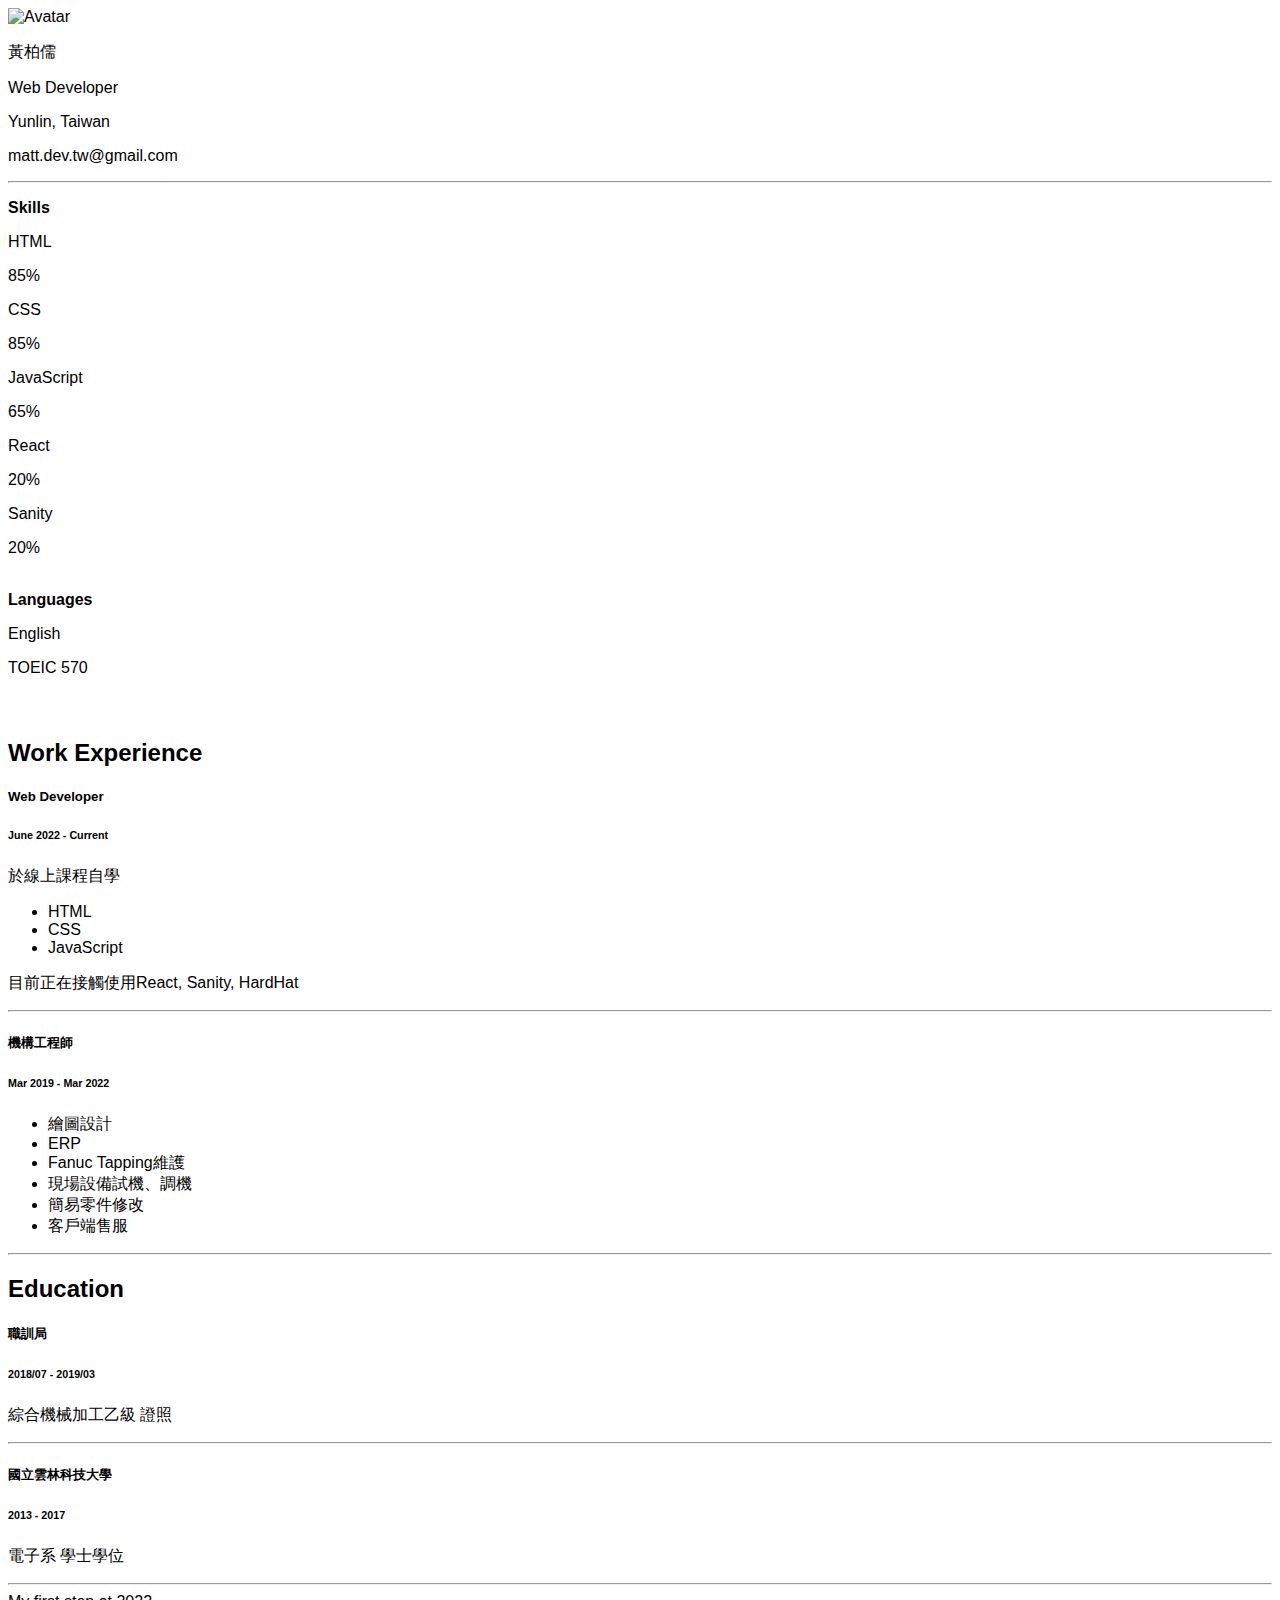
==== index.html @ e8aa26bc "Add files via upload" ====
<!DOCTYPE html>
<html lang="en">

<head>
<meta charset="UTF-8">
<meta http-equiv="X-UA-Compatible" content="IE=edge">
<meta name="viewport" content="width=device-width, initial-scale=1.0">
<title>I'm Matt!A Web Developer.</title>

<meta name="viewport" content="width=device-width, initial-scale=1">
<link rel="stylesheet" href="./CSS Template_files/main.css">
<link rel="stylesheet" href="https://fonts.googleapis.com/css2?family=Material+Symbols+Outlined:opsz,wght,FILL,GRAD@20..48,100..700,0..1,-50..200" />
<link href="https://fonts.googleapis.com/icon?family=Material+Icons+Sharp" rel="stylesheet">
<link rel="stylesheet" href="https://fonts.googleapis.com/css2?family=Material+Symbols+Sharp:opsz,wght,FILL,GRAD@48,400,0,0">

<style>
html,body,h1,h2,h3,h4,h5,h6 {font-family: "Roboto", sans-serif}
</style>
</head>

<body class="light-grey">

<!-- Page Container -->
<div class="content margin-top" style="max-width:1400px;">

  <!-- The Grid -->
  <div class="row-padding">
  
    <!-- Left Column -->
    <div class="third">
    
      <div class="white text-grey card-4">
        <div class="display-container">
          <img src="./CSS Template_files/profile-headicon.jpg" style="width:100%" alt="Avatar">
          <div class="display-bottomleft container text-black">
            <!-- <h2>Matt Huang</h2> -->
          </div>
        </div>
        <div class="container">
          <div>
            <p>黃柏儒</p>
            <p>Web Developer</p>
            <p>Yunlin, Taiwan</p>
            <p>matt.dev.tw@gmail.com</p>
            <hr>
          </div>

          <div>
            <p class="large"><b><i class="fa fa-asterisk fa-fw margin-right text-teal"></i>Skills</b></p>
            <p>HTML</p>
            <div class="light-grey round-xlarge small">
              <div class="container center round-xlarge teal" style="width:85%">85%</div>
            </div>
            <p>CSS</p>
            <div class="light-grey round-xlarge small">
              <div class="container center round-xlarge teal" style="width:85%">
                <div class="center text-white">85%</div>
              </div>
            </div>
            <p>JavaScript</p>
            <div class="light-grey round-xlarge small">
              <div class="container center round-xlarge teal" style="width:65%">65%</div>
            </div>
            <p>React</p>
            <div class="light-grey round-xlarge small">
              <div class="container center round-xlarge teal" style="width:20%">20%</div>
            </div>
            <p>Sanity</p>
            <div class="light-grey round-xlarge small">
              <div class="container center round-xlarge teal" style="width:20%">20%</div>
            </div>
            <br>
          </div>

          <div>
            <p class="large text-theme"><b><i class="fa fa-globe fa-fw margin-right text-teal"></i>Languages</b></p>
            <p>English</p>
            <div class="light-grey round-xlarge">
            <div class="container center round-xlarge teal" style="height:24px;width:60%">TOEIC 570</div>
            </div>
            <br>
          </div>
          

          
        </div>
      </div><br>

    <!-- End Left Column -->
    </div>

    <!-- Right Column -->
    <div class="twothird">
    
      <div class="container card white margin-bottom">
        <h2 class="text-grey padding-16">Work Experience</h2>
        <div class="container">
          <h5 class="opacity"><b>Web Developer</b></h5>
          <h6 class="text-teal">June 2022 - <span class="tag teal round">Current</span></h6>
          <p>於線上課程自學</p>
          <ul class="">
            <li>HTML</li>
            <li>CSS</li>
            <li>JavaScript</li>
          </ul>
          <p>目前正在接觸使用React, Sanity, HardHat</p>
          <hr>
        </div>
        <div class="container">
          <h5 class="opacity"><b>機構工程師</b></h5>
          <h6 class="text-teal">Mar 2019 - Mar 2022</h6>
          <ul>
            <li>繪圖設計</li>
            <li>ERP</li>
            <li>Fanuc Tapping維護</li>
            <li>現場設備試機、調機</li>
            <li>簡易零件修改</li>
            <li>客戶端售服</li>
          </ul>
          <hr>
        </div>
      </div>

      <div class="container card white">
        <h2 class="text-grey padding-16">Education</h2>
        <div class="container">
          <h5 class="opacity"><b>職訓局</b></h5>
          <h6 class="text-teal">2018/07 - 2019/03</h6>
          <p>綜合機械加工乙級 證照</p>
          <hr>
        </div>
        <div class="container">
          <h5 class="opacity"><b>國立雲林科技大學</b></h5>
          <h6 class="text-teal">2013 - 2017</h6>
          <p>電子系 學士學位</p>
          <hr>
        </div>
        <!-- <div class="container">
          <h5 class="opacity"><b>School of Coding</b></h5>
          <h6 class="text-teal">2010 - 2013</h6>
          <p>Bachelor Degree</p><br>
        </div> -->
      </div>

    <!-- End Right Column -->
    </div>
    
  <!-- End Grid -->
  </div>
  
  <!-- End Page Container -->
</div>

<footer class="container teal center margin-top">
  <div class="">My first step at 2022</div>
</footer>


</body></html>
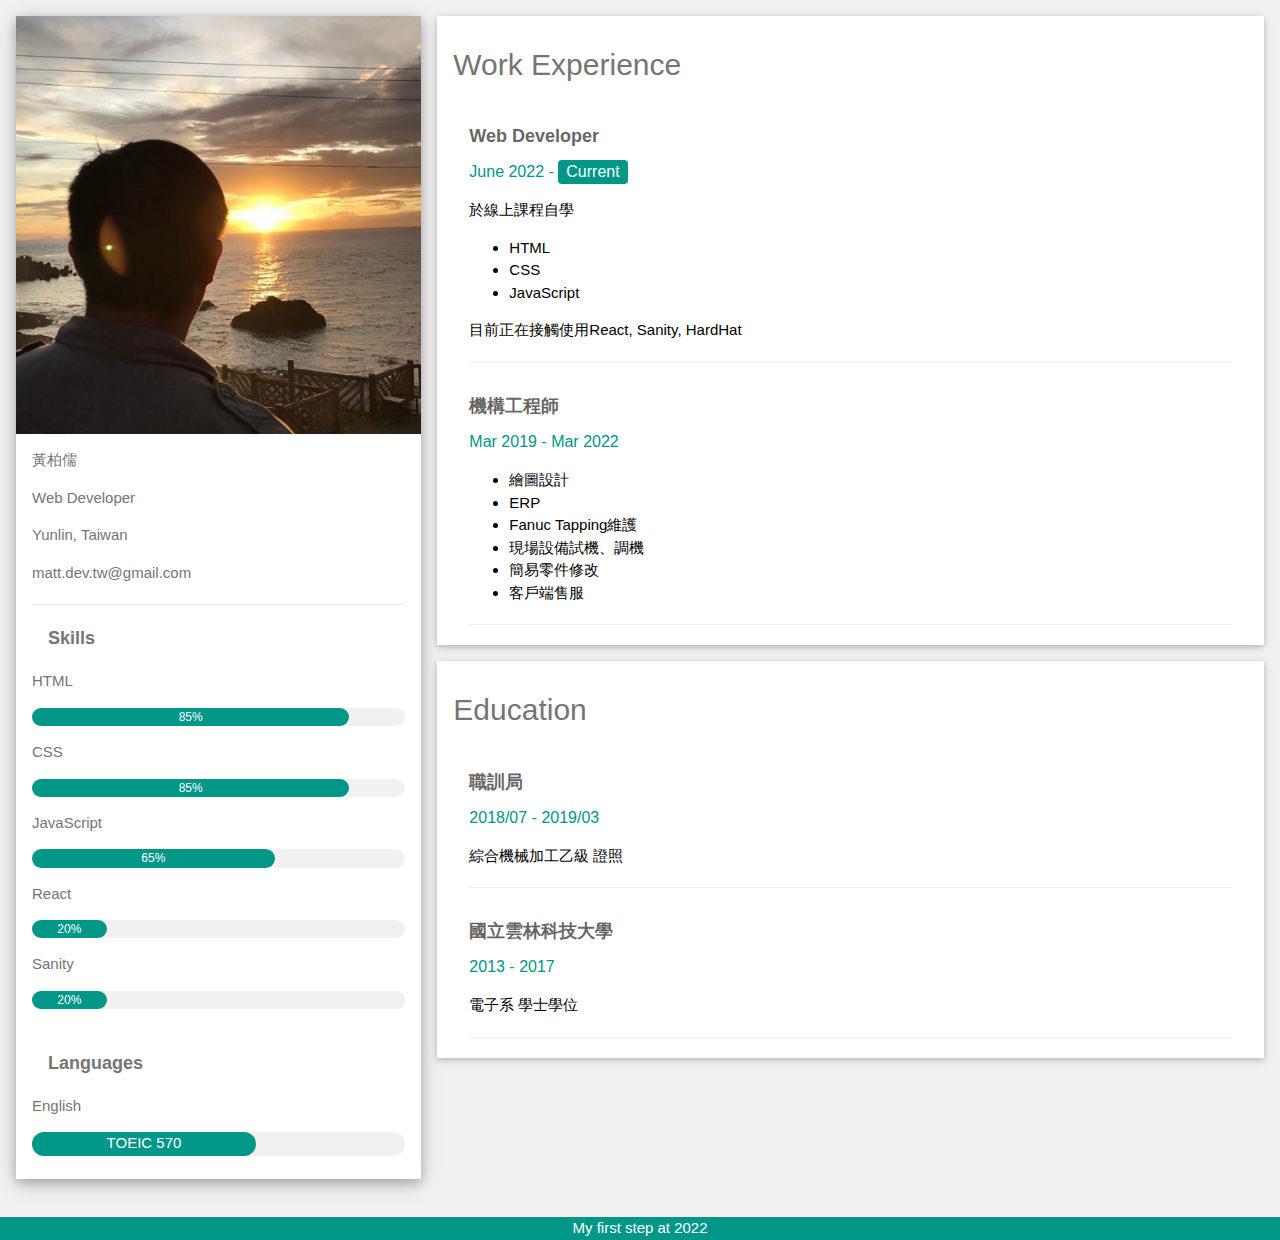
==== commit dc9ec440: "Add files via upload" ====
--- a/index.html
+++ b/index.html
@@ -8,7 +8,7 @@
 <title>I'm Matt!A Web Developer.</title>
 
 <meta name="viewport" content="width=device-width, initial-scale=1">
-<link rel="stylesheet" href="./CSS Template_files/main.css">
+<link rel="stylesheet" href="./main.css">
 <link rel="stylesheet" href="https://fonts.googleapis.com/css2?family=Material+Symbols+Outlined:opsz,wght,FILL,GRAD@20..48,100..700,0..1,-50..200" />
 <link href="https://fonts.googleapis.com/icon?family=Material+Icons+Sharp" rel="stylesheet">
 <link rel="stylesheet" href="https://fonts.googleapis.com/css2?family=Material+Symbols+Sharp:opsz,wght,FILL,GRAD@48,400,0,0">
@@ -31,7 +31,7 @@
     
       <div class="white text-grey card-4">
         <div class="display-container">
-          <img src="./CSS Template_files/profile-headicon.jpg" style="width:100%" alt="Avatar">
+          <img src="profile-headicon.jpg" style="width:100%" alt="Avatar">
           <div class="display-bottomleft container text-black">
             <!-- <h2>Matt Huang</h2> -->
           </div>
--- a/main.css
+++ b/main.css
@@ -0,0 +1,235 @@
+﻿/* W3.CSS 4.15 December 2020 by Jan Egil and Borge Refsnes */
+html{box-sizing:border-box}*,*:before,*:after{box-sizing:inherit}
+/* Extract from normalize.css by Nicolas Gallagher and Jonathan Neal git.io/normalize */
+html{-ms-text-size-adjust:100%;-webkit-text-size-adjust:100%}body{margin:0}
+article,aside,details,figcaption,figure,footer,header,main,menu,nav,section{display:block}summary{display:list-item}
+audio,canvas,progress,video{display:inline-block}progress{vertical-align:baseline}
+audio:not([controls]){display:none;height:0}[hidden],template{display:none}
+a{background-color:transparent}a:active,a:hover{outline-width:0}
+abbr[title]{border-bottom:none;text-decoration:underline;text-decoration:underline dotted}
+b,strong{font-weight:bolder}dfn{font-style:italic}mark{background:#ff0;color:#000}
+small{font-size:80%}sub,sup{font-size:75%;line-height:0;position:relative;vertical-align:baseline}
+sub{bottom:-0.25em}sup{top:-0.5em}figure{margin:1em 40px}img{border-style:none}
+code,kbd,pre,samp{font-family:monospace,monospace;font-size:1em}hr{box-sizing:content-box;height:0;overflow:visible}
+button,input,select,textarea,optgroup{font:inherit;margin:0}optgroup{font-weight:bold}
+button,input{overflow:visible}button,select{text-transform:none}
+button,[type=button],[type=reset],[type=submit]{-webkit-appearance:button}
+button::-moz-focus-inner,[type=button]::-moz-focus-inner,[type=reset]::-moz-focus-inner,[type=submit]::-moz-focus-inner{border-style:none;padding:0}
+button:-moz-focusring,[type=button]:-moz-focusring,[type=reset]:-moz-focusring,[type=submit]:-moz-focusring{outline:1px dotted ButtonText}
+fieldset{border:1px solid #c0c0c0;margin:0 2px;padding:.35em .625em .75em}
+legend{color:inherit;display:table;max-width:100%;padding:0;white-space:normal}textarea{overflow:auto}
+[type=checkbox],[type=radio]{padding:0}
+[type=number]::-webkit-inner-spin-button,[type=number]::-webkit-outer-spin-button{height:auto}
+[type=search]{-webkit-appearance:textfield;outline-offset:-2px}
+[type=search]::-webkit-search-decoration{-webkit-appearance:none}
+::-webkit-file-upload-button{-webkit-appearance:button;font:inherit}
+/* End extract */
+html,body{font-family:Verdana,sans-serif;font-size:15px;line-height:1.5}html{overflow-x:hidden}
+h1{font-size:36px}h2{font-size:30px}h3{font-size:24px}h4{font-size:20px}h5{font-size:18px}h6{font-size:16px}
+.serif{font-family:serif}.sans-serif{font-family:sans-serif}.cursive{font-family:cursive}.monospace{font-family:monospace}
+h1,h2,h3,h4,h5,h6{font-family:"Segoe UI",Arial,sans-serif;font-weight:400;margin:10px 0}.wide{letter-spacing:4px}
+hr{border:0;border-top:1px solid #eee;margin:20px 0}
+.image{max-width:100%;height:auto}img{vertical-align:middle}a{color:inherit}
+.table,.table-all{border-collapse:collapse;border-spacing:0;width:100%;display:table}.table-all{border:1px solid #ccc}
+.bordered tr,.table-all tr{border-bottom:1px solid #ddd}.striped tbody tr:nth-child(even){background-color:#f1f1f1}
+.table-all tr:nth-child(odd){background-color:#fff}.table-all tr:nth-child(even){background-color:#f1f1f1}
+.hoverable tbody tr:hover,.ul.hoverable li:hover{background-color:#ccc}.centered tr th,.centered tr td{text-align:center}
+.table td,.table th,.table-all td,.table-all th{padding:8px 8px;display:table-cell;text-align:left;vertical-align:top}
+.table th:first-child,.table td:first-child,.table-all th:first-child,.table-all td:first-child{padding-left:16px}
+.btn,.button{border:none;display:inline-block;padding:8px 16px;vertical-align:middle;overflow:hidden;text-decoration:none;color:inherit;background-color:inherit;text-align:center;cursor:pointer;white-space:nowrap}
+.btn:hover{box-shadow:0 8px 16px 0 rgba(0,0,0,0.2),0 6px 20px 0 rgba(0,0,0,0.19)}
+.btn,.button{-webkit-touch-callout:none;-webkit-user-select:none;-khtml-user-select:none;-moz-user-select:none;-ms-user-select:none;user-select:none}   
+.disabled,.btn:disabled,.button:disabled{cursor:not-allowed;opacity:0.3}.disabled *,:disabled *{pointer-events:none}
+.btn.disabled:hover,.btn:disabled:hover{box-shadow:none}
+.badge,.tag{background-color:#000;color:#fff;display:inline-block;padding-left:8px;padding-right:8px;text-align:center}.badge{border-radius:50%}
+.ul{list-style-type:none;padding:0;margin:0}.ul li{padding:8px 16px;border-bottom:1px solid #ddd}.ul li:last-child{border-bottom:none}
+.tooltip,.display-container{position:relative}.tooltip .text{display:none}.tooltip:hover .text{display:inline-block}
+.ripple:active{opacity:0.5}.ripple{transition:opacity 0s}
+.input{padding:8px;display:block;border:none;border-bottom:1px solid #ccc;width:100%}
+.select{padding:9px 0;width:100%;border:none;border-bottom:1px solid #ccc}
+.dropdown-click,.dropdown-hover{position:relative;display:inline-block;cursor:pointer}
+.dropdown-hover:hover .dropdown-content{display:block}
+.dropdown-hover:first-child,.dropdown-click:hover{background-color:#ccc;color:#000}
+.dropdown-hover:hover > .button:first-child,.dropdown-click:hover > .button:first-child{background-color:#ccc;color:#000}
+.dropdown-content{cursor:auto;color:#000;background-color:#fff;display:none;position:absolute;min-width:160px;margin:0;padding:0;z-index:1}
+.check,.radio{width:24px;height:24px;position:relative;top:6px}
+.sidebar{height:100%;width:200px;background-color:#fff;position:fixed!important;z-index:1;overflow:auto}
+.bar-block .dropdown-hover,.bar-block .dropdown-click{width:100%}
+.bar-block .dropdown-hover .dropdown-content,.bar-block .dropdown-click .dropdown-content{min-width:100%}
+.bar-block .dropdown-hover .button,.bar-block .dropdown-click .button{width:100%;text-align:left;padding:8px 16px}
+.main,#main{transition:margin-left .4s}
+.modal{z-index:3;display:none;padding-top:100px;position:fixed;left:0;top:0;width:100%;height:100%;overflow:auto;background-color:rgb(0,0,0);background-color:rgba(0,0,0,0.4)}
+.modal-content{margin:auto;background-color:#fff;position:relative;padding:0;outline:0;width:600px}
+.bar{width:100%;overflow:hidden}.center .bar{display:inline-block;width:auto}
+.bar .bar-item{padding:8px 16px;float:left;width:auto;border:none;display:block;outline:0}
+.bar .dropdown-hover,.bar .dropdown-click{position:static;float:left}
+.bar .button{white-space:normal}
+.bar-block .bar-item{width:100%;display:block;padding:8px 16px;text-align:left;border:none;white-space:normal;float:none;outline:0}
+.bar-block.center .bar-item{text-align:center}.block{display:block;width:100%}
+.responsive{display:block;overflow-x:auto}
+.container:after,.container:before,.panel:after,.panel:before,.row:after,.row:before,.row-padding:after,.row-padding:before,
+.cell-row:before,.cell-row:after,.clear:after,.clear:before,.bar:before,.bar:after{content:"";display:table;clear:both}
+.col,.half,.third,.twothird,.threequarter,.quarter{float:left;width:100%}
+.col.s1{width:8.33333%}.col.s2{width:16.66666%}.col.s3{width:24.99999%}.col.s4{width:33.33333%}
+.col.s5{width:41.66666%}.col.s6{width:49.99999%}.col.s7{width:58.33333%}.col.s8{width:66.66666%}
+.col.s9{width:74.99999%}.col.s10{width:83.33333%}.col.s11{width:91.66666%}.col.s12{width:99.99999%}
+@media (min-width:601px){.col.m1{width:8.33333%}.col.m2{width:16.66666%}.col.m3,.quarter{width:24.99999%}.col.m4,.third{width:33.33333%}
+.col.m5{width:41.66666%}.col.m6,.half{width:49.99999%}.col.m7{width:58.33333%}.col.m8,.twothird{width:66.66666%}
+.col.m9,.threequarter{width:74.99999%}.col.m10{width:83.33333%}.col.m11{width:91.66666%}.col.m12{width:99.99999%}}
+@media (min-width:993px){.col.l1{width:8.33333%}.col.l2{width:16.66666%}.col.l3{width:24.99999%}.col.l4{width:33.33333%}
+.col.l5{width:41.66666%}.col.l6{width:49.99999%}.col.l7{width:58.33333%}.col.l8{width:66.66666%}
+.col.l9{width:74.99999%}.col.l10{width:83.33333%}.col.l11{width:91.66666%}.col.l12{width:99.99999%}}
+.rest{overflow:hidden}.stretch{margin-left:-16px;margin-right:-16px}
+.content,.auto{margin-left:auto;margin-right:auto}.content{max-width:980px}.auto{max-width:1140px}
+.cell-row{display:table;width:100%}.cell{display:table-cell}
+.cell-top{vertical-align:top}.cell-middle{vertical-align:middle}.cell-bottom{vertical-align:bottom}
+.hide{display:none!important}.show-block,.show{display:block!important}.show-inline-block{display:inline-block!important}
+@media (max-width:1205px){.auto{max-width:95%}}
+@media (max-width:600px){.modal-content{margin:0 10px;width:auto!important}.modal{padding-top:30px}
+.dropdown-hover.mobile .dropdown-content,.dropdown-click.mobile .dropdown-content{position:relative}	
+.hide-small{display:none!important}.mobile{display:block;width:100%!important}.bar-item.mobile,.dropdown-hover.mobile,.dropdown-click.mobile{text-align:center}
+.dropdown-hover.mobile,.dropdown-hover.mobile .btn,.dropdown-hover.mobile .button,.dropdown-click.mobile,.dropdown-click.mobile .btn,.dropdown-click.mobile .button{width:100%}}
+@media (max-width:768px){.modal-content{width:500px}.modal{padding-top:50px}}
+@media (min-width:993px){.modal-content{width:900px}.hide-large{display:none!important}.sidebar.collapse{display:block!important}}
+@media (max-width:992px) and (min-width:601px){.hide-medium{display:none!important}}
+@media (max-width:992px){.sidebar.collapse{display:none}.main{margin-left:0!important;margin-right:0!important}.auto{max-width:100%}}
+.top,.bottom{position:fixed;width:100%;z-index:1}.top{top:0}.bottom{bottom:0}
+.overlay{position:fixed;display:none;width:100%;height:100%;top:0;left:0;right:0;bottom:0;background-color:rgba(0,0,0,0.5);z-index:2}
+.display-topleft{position:absolute;left:0;top:0}.display-topright{position:absolute;right:0;top:0}
+.display-bottomleft{position:absolute;left:0;bottom:0}.display-bottomright{position:absolute;right:0;bottom:0}
+.display-middle{position:absolute;top:50%;left:50%;transform:translate(-50%,-50%);-ms-transform:translate(-50%,-50%)}
+.display-left{position:absolute;top:50%;left:0%;transform:translate(0%,-50%);-ms-transform:translate(-0%,-50%)}
+.display-right{position:absolute;top:50%;right:0%;transform:translate(0%,-50%);-ms-transform:translate(0%,-50%)}
+.display-topmiddle{position:absolute;left:50%;top:0;transform:translate(-50%,0%);-ms-transform:translate(-50%,0%)}
+.display-bottommiddle{position:absolute;left:50%;bottom:0;transform:translate(-50%,0%);-ms-transform:translate(-50%,0%)}
+.display-container:hover .display-hover{display:block}.display-container:hover span.display-hover{display:inline-block}.display-hover{display:none}
+.display-position{position:absolute}
+.circle{border-radius:50%}
+.round-small{border-radius:2px}.round,.round-medium{border-radius:4px}.round-large{border-radius:8px}.round-xlarge{border-radius:16px}.round-xxlarge{border-radius:32px}
+.row-padding,.row-padding>.half,.row-padding>.third,.row-padding>.twothird,.row-padding>.threequarter,.row-padding>.quarter,.row-padding>.col{padding:0 8px}
+.container,.panel{padding:0.01em 16px}.panel{margin-top:16px;margin-bottom:16px}
+.code,.codespan{font-family:Consolas,"courier new";font-size:16px}
+.code{width:auto;background-color:#fff;padding:8px 12px;border-left:4px solid #4CAF50;word-wrap:break-word}
+.codespan{color:crimson;background-color:#f1f1f1;padding-left:4px;padding-right:4px;font-size:110%}
+.card,.card-2{box-shadow:0 2px 5px 0 rgba(0,0,0,0.16),0 2px 10px 0 rgba(0,0,0,0.12)}
+.card-4,.hover-shadow:hover{box-shadow:0 4px 10px 0 rgba(0,0,0,0.2),0 4px 20px 0 rgba(0,0,0,0.19)}
+.spin{animation:spin 2s infinite linear}@keyframes spin{0%{transform:rotate(0deg)}100%{transform:rotate(359deg)}}
+.animate-fading{animation:fading 10s infinite}@keyframes fading{0%{opacity:0}50%{opacity:1}100%{opacity:0}}
+.animate-opacity{animation:opac 0.8s}@keyframes opac{from{opacity:0} to{opacity:1}}
+.animate-top{position:relative;animation:animatetop 0.4s}@keyframes animatetop{from{top:-300px;opacity:0} to{top:0;opacity:1}}
+.animate-left{position:relative;animation:animateleft 0.4s}@keyframes animateleft{from{left:-300px;opacity:0} to{left:0;opacity:1}}
+.animate-right{position:relative;animation:animateright 0.4s}@keyframes animateright{from{right:-300px;opacity:0} to{right:0;opacity:1}}
+.animate-bottom{position:relative;animation:animatebottom 0.4s}@keyframes animatebottom{from{bottom:-300px;opacity:0} to{bottom:0;opacity:1}}
+.animate-zoom {animation:animatezoom 0.6s}@keyframes animatezoom{from{transform:scale(0)} to{transform:scale(1)}}
+.animate-input{transition:width 0.4s ease-in-out}.animate-input:focus{width:100%!important}
+.opacity,.hover-opacity:hover{opacity:0.60}.opacity-off,.hover-opacity-off:hover{opacity:1}
+.opacity-max{opacity:0.25}.opacity-min{opacity:0.75}
+.greyscale-max,.grayscale-max,.hover-greyscale:hover,.hover-grayscale:hover{filter:grayscale(100%)}
+.greyscale,.grayscale{filter:grayscale(75%)}.greyscale-min,.grayscale-min{filter:grayscale(50%)}
+.sepia{filter:sepia(75%)}.sepia-max,.hover-sepia:hover{filter:sepia(100%)}.sepia-min{filter:sepia(50%)}
+.tiny{font-size:10px!important}.small{font-size:12px!important}.medium{font-size:15px!important}.large{font-size:18px!important}
+.xlarge{font-size:24px!important}.xxlarge{font-size:36px!important}.xxxlarge{font-size:48px!important}.jumbo{font-size:64px!important}
+.left-align{text-align:left!important}.right-align{text-align:right!important}.justify{text-align:justify!important}.center{text-align:center!important}
+.border-0{border:0!important}.border{border:1px solid #ccc!important}
+.border-top{border-top:1px solid #ccc!important}.border-bottom{border-bottom:1px solid #ccc!important}
+.border-left{border-left:1px solid #ccc!important}.border-right{border-right:1px solid #ccc!important}
+.topbar{border-top:6px solid #ccc!important}.bottombar{border-bottom:6px solid #ccc!important}
+.leftbar{border-left:6px solid #ccc!important}.rightbar{border-right:6px solid #ccc!important}
+.section,.code{margin-top:16px!important;margin-bottom:16px!important}
+.margin{margin:16px!important}.margin-top{margin-top:16px!important}.margin-bottom{margin-bottom:16px!important}
+.margin-left{margin-left:16px!important}.margin-right{margin-right:16px!important}
+.padding-small{padding:4px 8px!important}.padding{padding:8px 16px!important}.padding-large{padding:12px 24px!important}
+.padding-16{padding-top:16px!important;padding-bottom:16px!important}.padding-24{padding-top:24px!important;padding-bottom:24px!important}
+.padding-32{padding-top:32px!important;padding-bottom:32px!important}.padding-48{padding-top:48px!important;padding-bottom:48px!important}
+.padding-64{padding-top:64px!important;padding-bottom:64px!important}
+.padding-top-64{padding-top:64px!important}.padding-top-48{padding-top:48px!important}
+.padding-top-32{padding-top:32px!important}.padding-top-24{padding-top:24px!important}
+.left{float:left!important}.right{float:right!important}
+.button:hover{color:#000!important;background-color:#ccc!important}
+.transparent,.hover-none:hover{background-color:transparent!important}
+.hover-none:hover{box-shadow:none!important}
+/* Colors */
+.amber,.hover-amber:hover{color:#000!important;background-color:#ffc107!important}
+.aqua,.hover-aqua:hover{color:#000!important;background-color:#00ffff!important}
+.blue,.hover-blue:hover{color:#fff!important;background-color:#2196F3!important}
+.light-blue,.hover-light-blue:hover{color:#000!important;background-color:#87CEEB!important}
+.brown,.hover-brown:hover{color:#fff!important;background-color:#795548!important}
+.cyan,.hover-cyan:hover{color:#000!important;background-color:#00bcd4!important}
+.blue-grey,.hover-blue-grey:hover,.blue-gray,.hover-blue-gray:hover{color:#fff!important;background-color:#607d8b!important}
+.green,.hover-green:hover{color:#fff!important;background-color:#4CAF50!important}
+.light-green,.hover-light-green:hover{color:#000!important;background-color:#8bc34a!important}
+.indigo,.hover-indigo:hover{color:#fff!important;background-color:#3f51b5!important}
+.khaki,.hover-khaki:hover{color:#000!important;background-color:#f0e68c!important}
+.lime,.hover-lime:hover{color:#000!important;background-color:#cddc39!important}
+.orange,.hover-orange:hover{color:#000!important;background-color:#ff9800!important}
+.deep-orange,.hover-deep-orange:hover{color:#fff!important;background-color:#ff5722!important}
+.pink,.hover-pink:hover{color:#fff!important;background-color:#e91e63!important}
+.purple,.hover-purple:hover{color:#fff!important;background-color:#9c27b0!important}
+.deep-purple,.hover-deep-purple:hover{color:#fff!important;background-color:#673ab7!important}
+.red,.hover-red:hover{color:#fff!important;background-color:#f44336!important}
+.sand,.hover-sand:hover{color:#000!important;background-color:#fdf5e6!important}
+.teal,.hover-teal:hover{color:#fff!important;background-color:#009688!important}
+.yellow,.hover-yellow:hover{color:#000!important;background-color:#ffeb3b!important}
+.white,.hover-white:hover{color:#000!important;background-color:#fff!important}
+.black,.hover-black:hover{color:#fff!important;background-color:#000!important}
+.grey,.hover-grey:hover,.gray,.hover-gray:hover{color:#000!important;background-color:#9e9e9e!important}
+.light-grey,.hover-light-grey:hover,.light-gray,.hover-light-gray:hover{color:#000!important;background-color:#f1f1f1!important}
+.dark-grey,.hover-dark-grey:hover,.dark-gray,.hover-dark-gray:hover{color:#fff!important;background-color:#616161!important}
+.pale-red,.hover-pale-red:hover{color:#000!important;background-color:#ffdddd!important}
+.pale-green,.hover-pale-green:hover{color:#000!important;background-color:#ddffdd!important}
+.pale-yellow,.hover-pale-yellow:hover{color:#000!important;background-color:#ffffcc!important}
+.pale-blue,.hover-pale-blue:hover{color:#000!important;background-color:#ddffff!important}
+.text-amber,.hover-text-amber:hover{color:#ffc107!important}
+.text-aqua,.hover-text-aqua:hover{color:#00ffff!important}
+.text-blue,.hover-text-blue:hover{color:#2196F3!important}
+.text-light-blue,.hover-text-light-blue:hover{color:#87CEEB!important}
+.text-brown,.hover-text-brown:hover{color:#795548!important}
+.text-cyan,.hover-text-cyan:hover{color:#00bcd4!important}
+.text-blue-grey,.hover-text-blue-grey:hover,.text-blue-gray,.hover-text-blue-gray:hover{color:#607d8b!important}
+.text-green,.hover-text-green:hover{color:#4CAF50!important}
+.text-light-green,.hover-text-light-green:hover{color:#8bc34a!important}
+.text-indigo,.hover-text-indigo:hover{color:#3f51b5!important}
+.text-khaki,.hover-text-khaki:hover{color:#b4aa50!important}
+.text-lime,.hover-text-lime:hover{color:#cddc39!important}
+.text-orange,.hover-text-orange:hover{color:#ff9800!important}
+.text-deep-orange,.hover-text-deep-orange:hover{color:#ff5722!important}
+.text-pink,.hover-text-pink:hover{color:#e91e63!important}
+.text-purple,.hover-text-purple:hover{color:#9c27b0!important}
+.text-deep-purple,.hover-text-deep-purple:hover{color:#673ab7!important}
+.text-red,.hover-text-red:hover{color:#f44336!important}
+.text-sand,.hover-text-sand:hover{color:#fdf5e6!important}
+.text-teal,.hover-text-teal:hover{color:#009688!important}
+.text-yellow,.hover-text-yellow:hover{color:#d2be0e!important}
+.text-white,.hover-text-white:hover{color:#fff!important}
+.text-black,.hover-text-black:hover{color:#000!important}
+.text-grey,.hover-text-grey:hover,.text-gray,.hover-text-gray:hover{color:#757575!important}
+.text-light-grey,.hover-text-light-grey:hover,.text-light-gray,.hover-text-light-gray:hover{color:#f1f1f1!important}
+.text-dark-grey,.hover-text-dark-grey:hover,.text-dark-gray,.hover-text-dark-gray:hover{color:#3a3a3a!important}
+.border-amber,.hover-border-amber:hover{border-color:#ffc107!important}
+.border-aqua,.hover-border-aqua:hover{border-color:#00ffff!important}
+.border-blue,.hover-border-blue:hover{border-color:#2196F3!important}
+.border-light-blue,.hover-border-light-blue:hover{border-color:#87CEEB!important}
+.border-brown,.hover-border-brown:hover{border-color:#795548!important}
+.border-cyan,.hover-border-cyan:hover{border-color:#00bcd4!important}
+.border-blue-grey,.hover-border-blue-grey:hover,.border-blue-gray,.hover-border-blue-gray:hover{border-color:#607d8b!important}
+.border-green,.hover-border-green:hover{border-color:#4CAF50!important}
+.border-light-green,.hover-border-light-green:hover{border-color:#8bc34a!important}
+.border-indigo,.hover-border-indigo:hover{border-color:#3f51b5!important}
+.border-khaki,.hover-border-khaki:hover{border-color:#f0e68c!important}
+.border-lime,.hover-border-lime:hover{border-color:#cddc39!important}
+.border-orange,.hover-border-orange:hover{border-color:#ff9800!important}
+.border-deep-orange,.hover-border-deep-orange:hover{border-color:#ff5722!important}
+.border-pink,.hover-border-pink:hover{border-color:#e91e63!important}
+.border-purple,.hover-border-purple:hover{border-color:#9c27b0!important}
+.border-deep-purple,.hover-border-deep-purple:hover{border-color:#673ab7!important}
+.border-red,.hover-border-red:hover{border-color:#f44336!important}
+.border-sand,.hover-border-sand:hover{border-color:#fdf5e6!important}
+.border-teal,.hover-border-teal:hover{border-color:#009688!important}
+.border-yellow,.hover-border-yellow:hover{border-color:#ffeb3b!important}
+.border-white,.hover-border-white:hover{border-color:#fff!important}
+.border-black,.hover-border-black:hover{border-color:#000!important}
+.border-grey,.hover-border-grey:hover,.border-gray,.hover-border-gray:hover{border-color:#9e9e9e!important}
+.border-light-grey,.hover-border-light-grey:hover,.border-light-gray,.hover-border-light-gray:hover{border-color:#f1f1f1!important}
+.border-dark-grey,.hover-border-dark-grey:hover,.border-dark-gray,.hover-border-dark-gray:hover{border-color:#616161!important}
+.border-pale-red,.hover-border-pale-red:hover{border-color:#ffe7e7!important}.border-pale-green,.hover-border-pale-green:hover{border-color:#e7ffe7!important}
+.border-pale-yellow,.hover-border-pale-yellow:hover{border-color:#ffffcc!important}.border-pale-blue,.hover-border-pale-blue:hover{border-color:#e7ffff!important}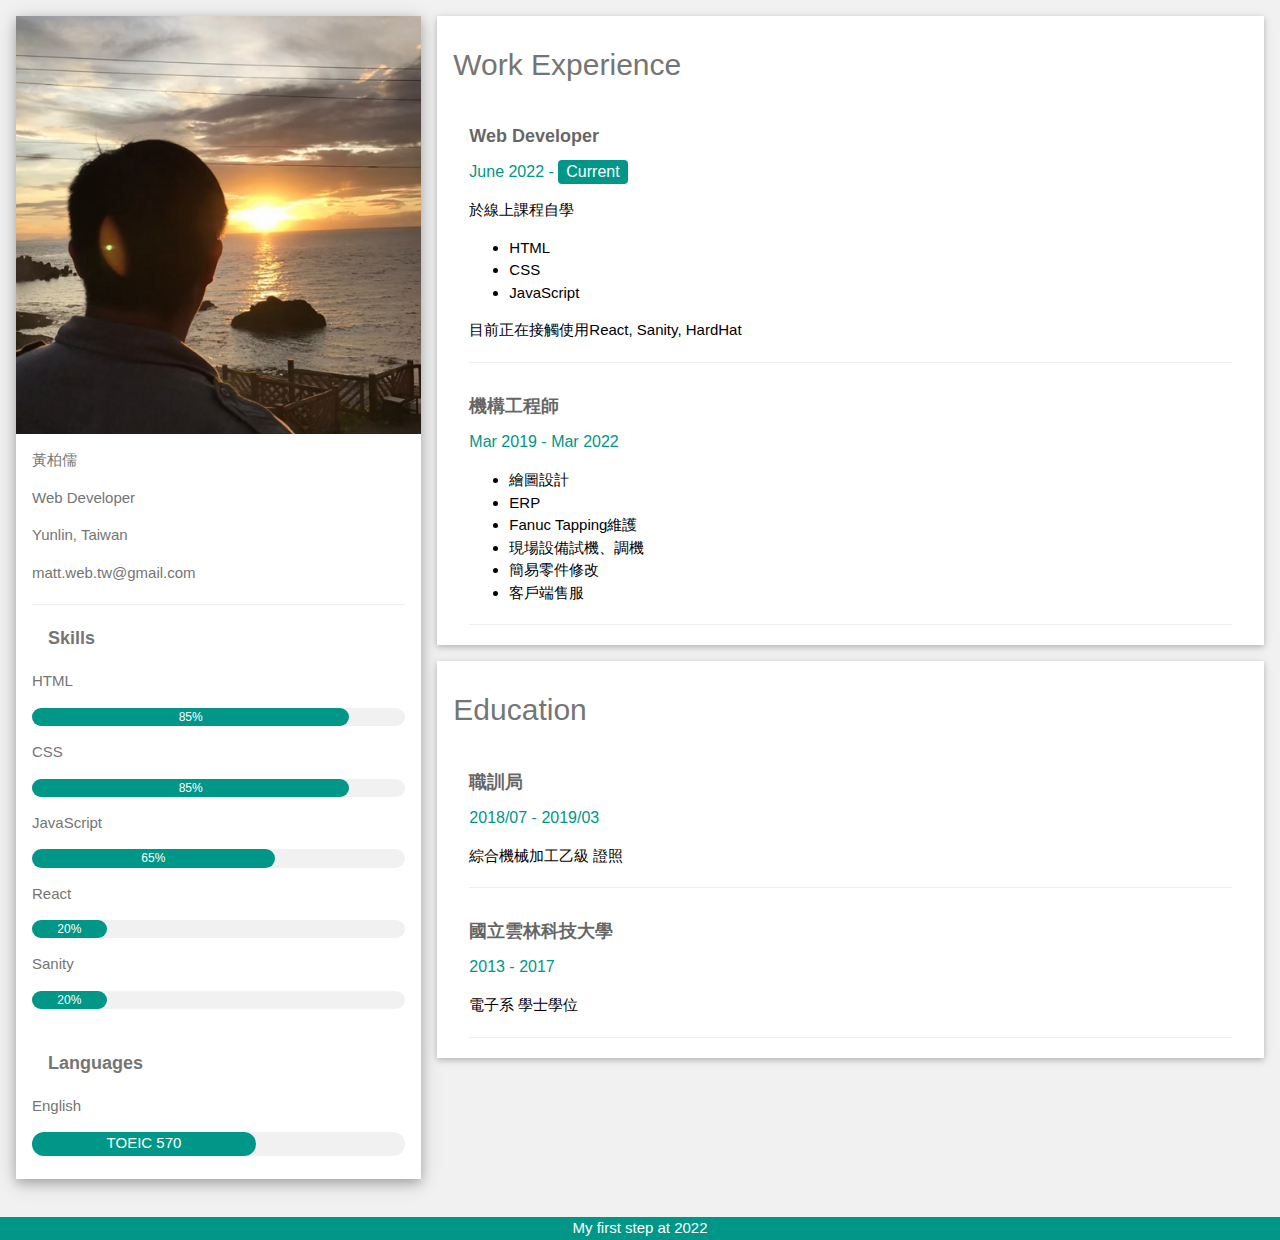
==== commit 46003700: "Update index.html" ====
--- a/index.html
+++ b/index.html
@@ -41,7 +41,7 @@
             <p>黃柏儒</p>
             <p>Web Developer</p>
             <p>Yunlin, Taiwan</p>
-            <p>matt.dev.tw@gmail.com</p>
+            <p>matt.web.tw@gmail.com</p>
             <hr>
           </div>
 
@@ -156,4 +156,4 @@
 </footer>
 
 
-</body></html>+</body></html>
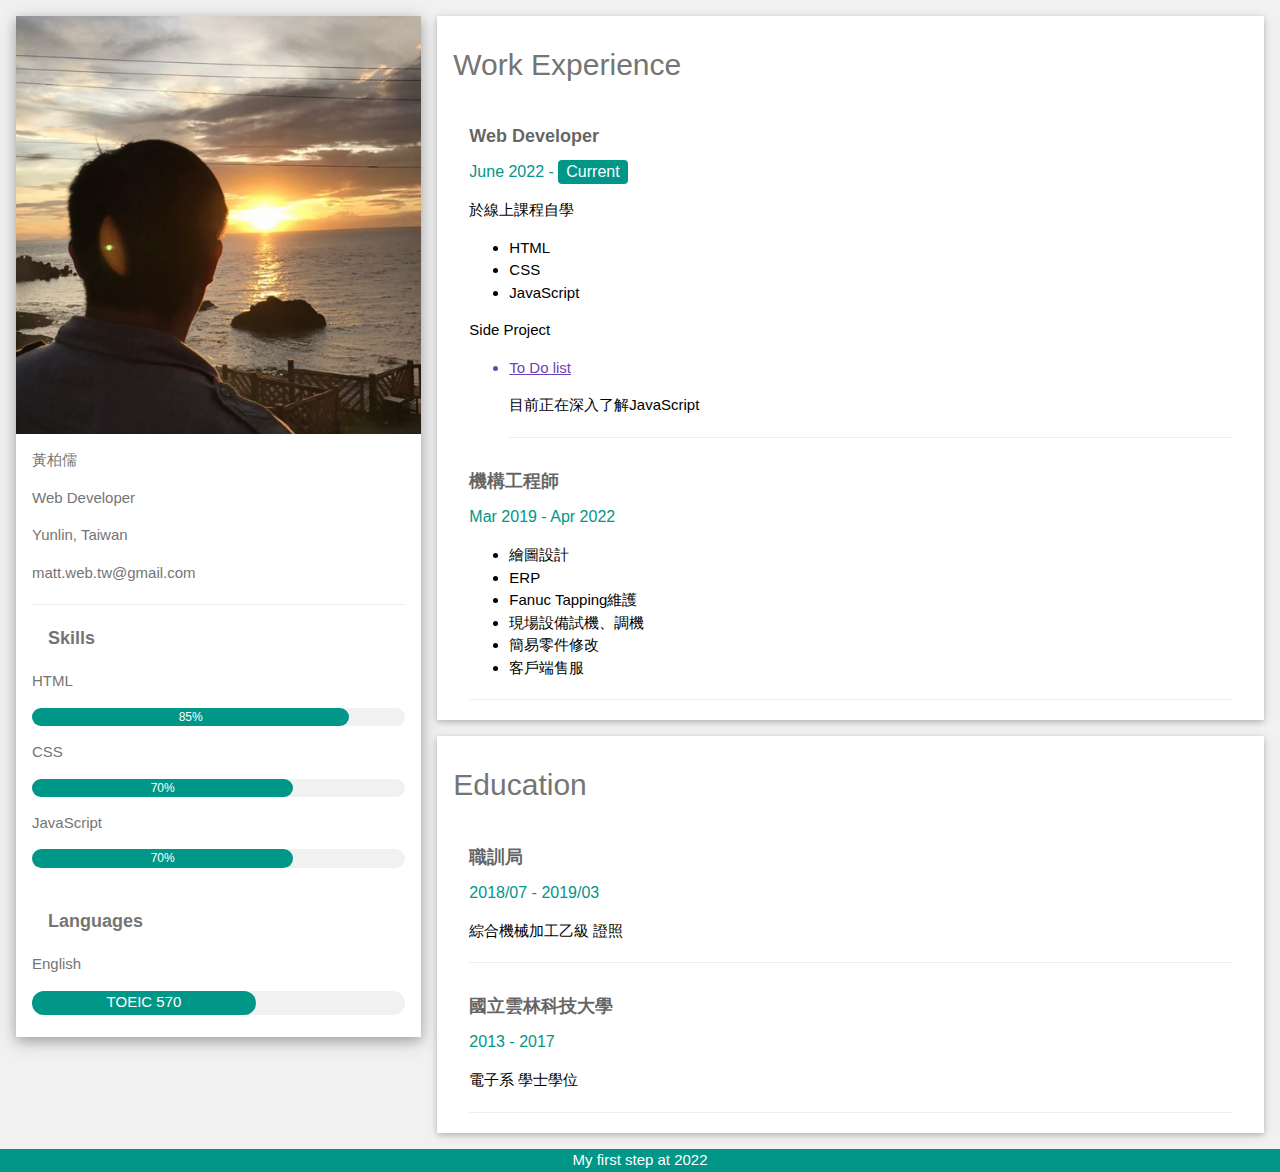
==== commit f397de17: "News Update" ====
--- a/index.html
+++ b/index.html
@@ -53,22 +53,15 @@
             </div>
             <p>CSS</p>
             <div class="light-grey round-xlarge small">
-              <div class="container center round-xlarge teal" style="width:85%">
-                <div class="center text-white">85%</div>
+              <div class="container center round-xlarge teal" style="width:70%">
+                <div class="center text-white">70%</div>
               </div>
             </div>
             <p>JavaScript</p>
             <div class="light-grey round-xlarge small">
-              <div class="container center round-xlarge teal" style="width:65%">65%</div>
+              <div class="container center round-xlarge teal" style="width:70%">70%</div>
             </div>
-            <p>React</p>
-            <div class="light-grey round-xlarge small">
-              <div class="container center round-xlarge teal" style="width:20%">20%</div>
-            </div>
-            <p>Sanity</p>
-            <div class="light-grey round-xlarge small">
-              <div class="container center round-xlarge teal" style="width:20%">20%</div>
-            </div>
+          
             <br>
           </div>
 
@@ -103,12 +96,15 @@
             <li>CSS</li>
             <li>JavaScript</li>
           </ul>
-          <p>目前正在接觸使用React, Sanity, HardHat</p>
+          <p>Side Project</p>
+          <ul class="">
+            <li class="side-project"><a href="todolist.html" >To Do list</a></li>
+          <p>目前正在深入了解JavaScript</p>
           <hr>
         </div>
         <div class="container">
           <h5 class="opacity"><b>機構工程師</b></h5>
-          <h6 class="text-teal">Mar 2019 - Mar 2022</h6>
+          <h6 class="text-teal">Mar 2019 - Apr 2022</h6>
           <ul>
             <li>繪圖設計</li>
             <li>ERP</li>
--- a/main.css
+++ b/main.css
@@ -232,4 +232,7 @@
 .border-light-grey,.hover-border-light-grey:hover,.border-light-gray,.hover-border-light-gray:hover{border-color:#f1f1f1!important}
 .border-dark-grey,.hover-border-dark-grey:hover,.border-dark-gray,.hover-border-dark-gray:hover{border-color:#616161!important}
 .border-pale-red,.hover-border-pale-red:hover{border-color:#ffe7e7!important}.border-pale-green,.hover-border-pale-green:hover{border-color:#e7ffe7!important}
-.border-pale-yellow,.hover-border-pale-yellow:hover{border-color:#ffffcc!important}.border-pale-blue,.hover-border-pale-blue:hover{border-color:#e7ffff!important}+.border-pale-yellow,.hover-border-pale-yellow:hover{border-color:#ffffcc!important}.border-pale-blue,.hover-border-pale-blue:hover{border-color:#e7ffff!important}
+.side-project {
+  color:rgba(107, 67, 181, 1);
+}
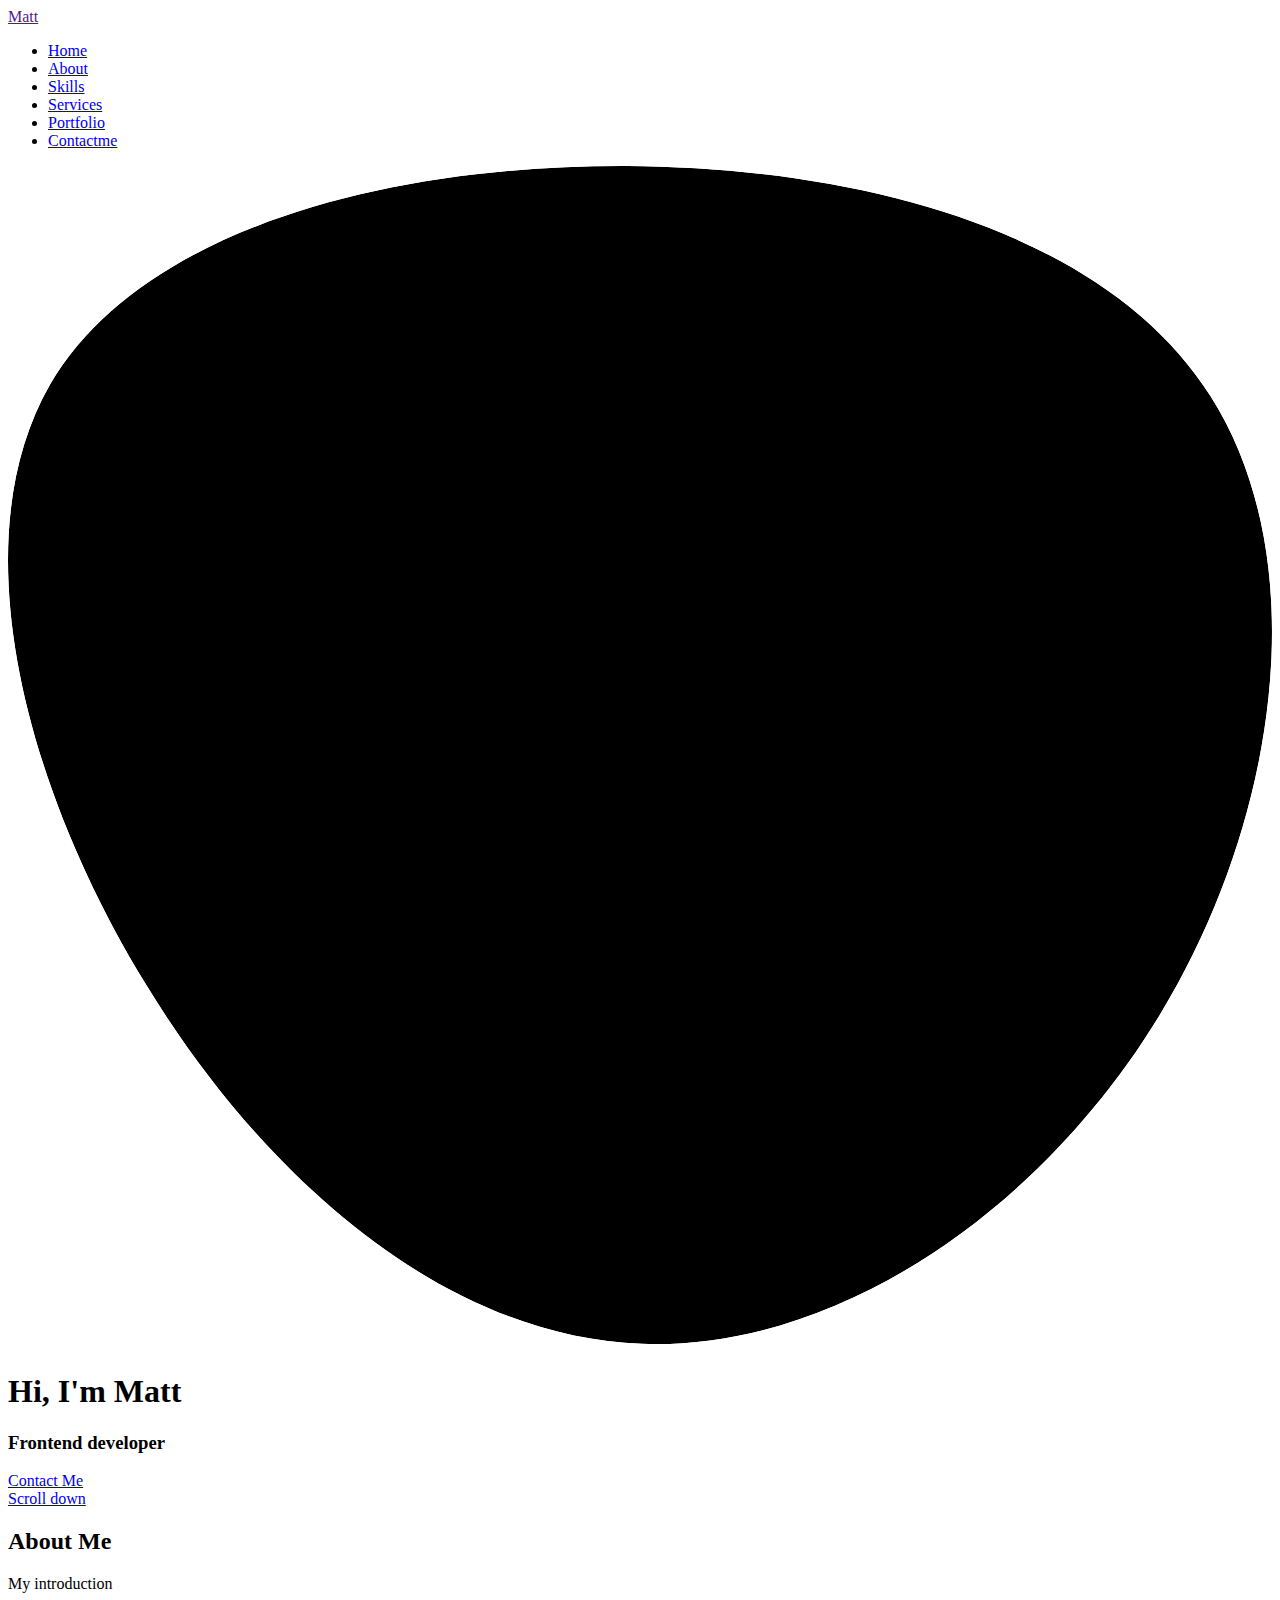
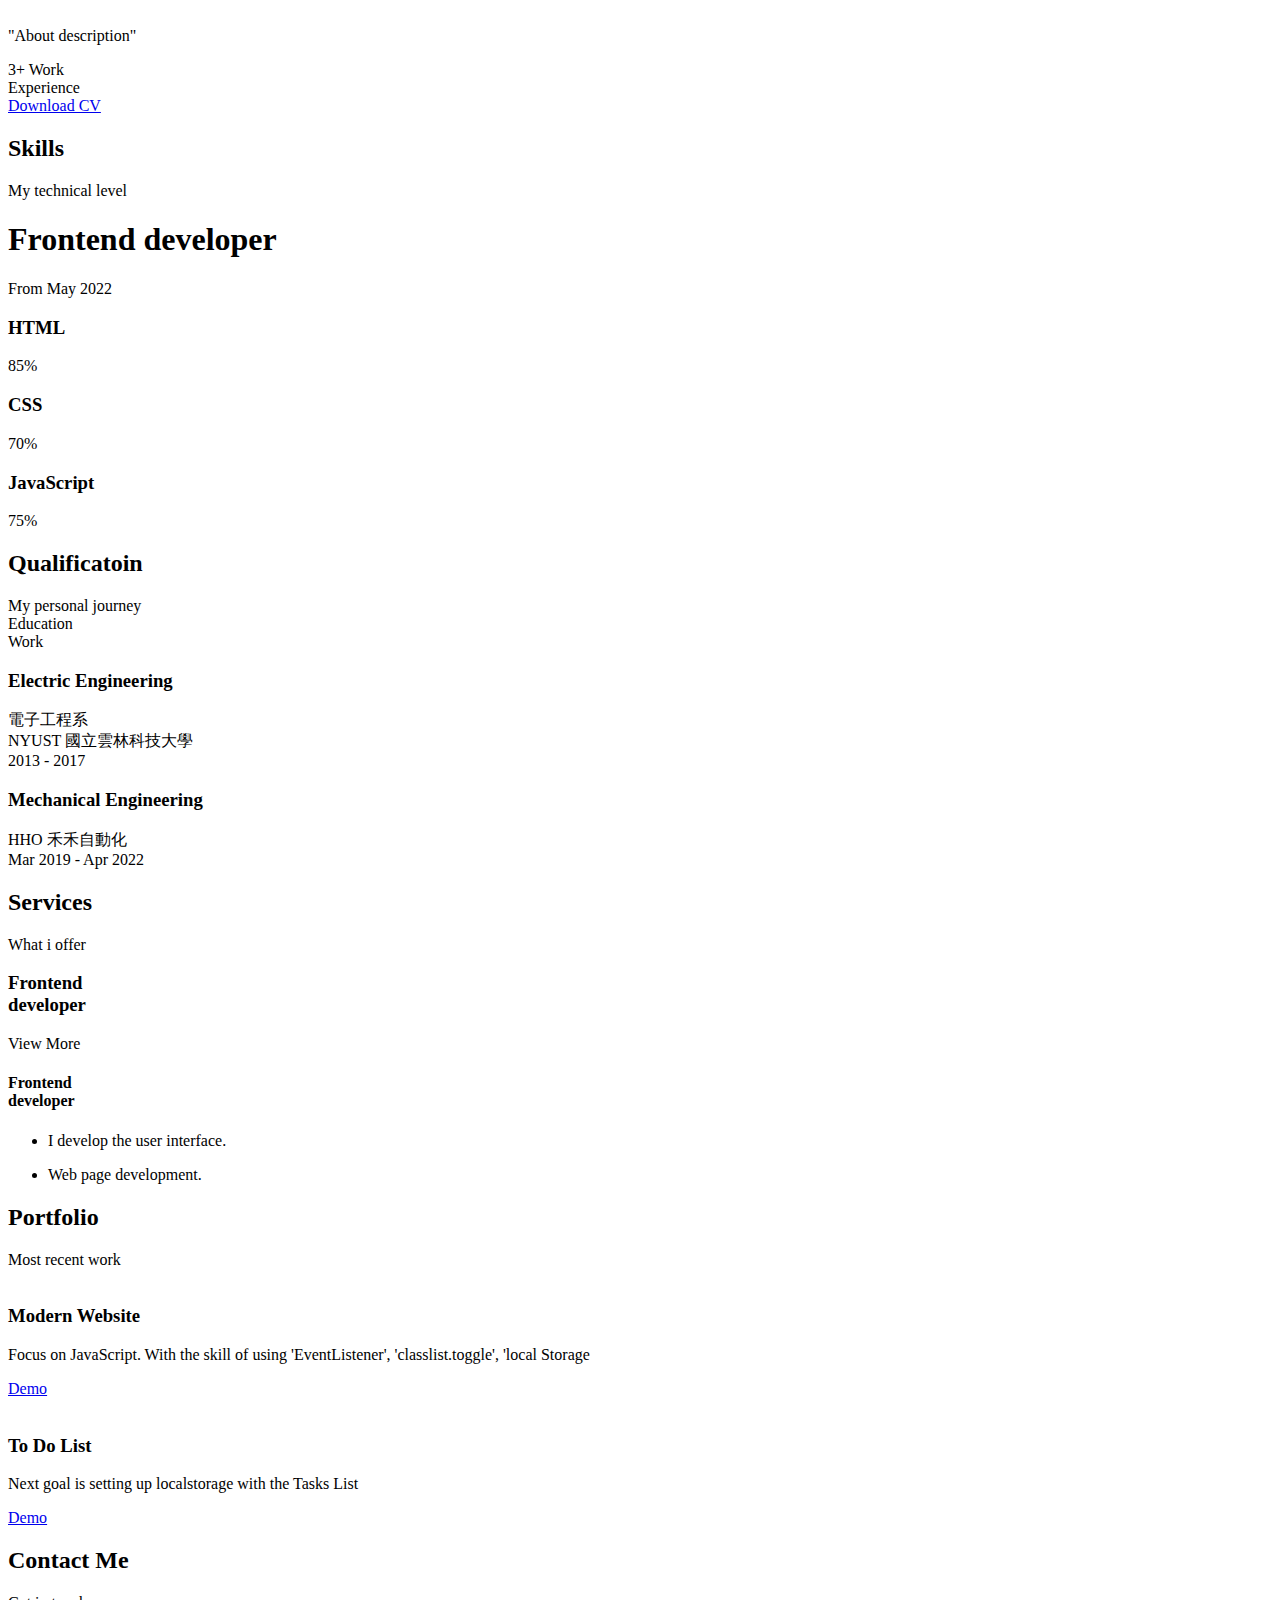
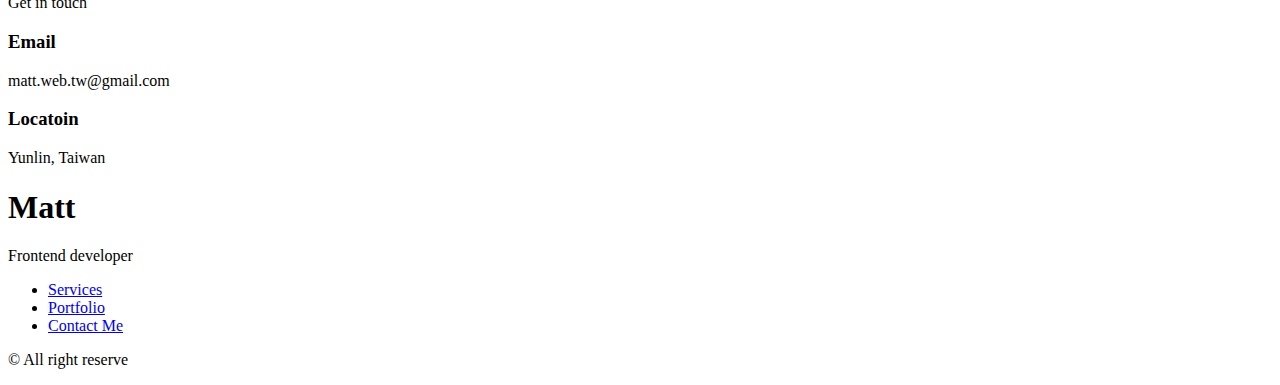
==== commit c2efe2f0: "文字更正" ====
--- a/index.html
+++ b/index.html
@@ -1,155 +1,857 @@
-<!DOCTYPE html>
-<html lang="en">
-
-<head>
-<meta charset="UTF-8">
-<meta http-equiv="X-UA-Compatible" content="IE=edge">
-<meta name="viewport" content="width=device-width, initial-scale=1.0">
-<title>I'm Matt!A Web Developer.</title>
-
-<meta name="viewport" content="width=device-width, initial-scale=1">
-<link rel="stylesheet" href="./main.css">
-<link rel="stylesheet" href="https://fonts.googleapis.com/css2?family=Material+Symbols+Outlined:opsz,wght,FILL,GRAD@20..48,100..700,0..1,-50..200" />
-<link href="https://fonts.googleapis.com/icon?family=Material+Icons+Sharp" rel="stylesheet">
-<link rel="stylesheet" href="https://fonts.googleapis.com/css2?family=Material+Symbols+Sharp:opsz,wght,FILL,GRAD@48,400,0,0">
-
-<style>
-html,body,h1,h2,h3,h4,h5,h6 {font-family: "Roboto", sans-serif}
-</style>
-</head>
-
-<body class="light-grey">
-
-<!-- Page Container -->
-<div class="content margin-top" style="max-width:1400px;">
-
-  <!-- The Grid -->
-  <div class="row-padding">
-  
-    <!-- Left Column -->
-    <div class="third">
-    
-      <div class="white text-grey card-4">
-        <div class="display-container">
-          <img src="profile-headicon.jpg" style="width:100%" alt="Avatar">
-          <div class="display-bottomleft container text-black">
-            <!-- <h2>Matt Huang</h2> -->
-          </div>
-        </div>
-        <div class="container">
-          <div>
-            <p>黃柏儒</p>
-            <p>Web Developer</p>
-            <p>Yunlin, Taiwan</p>
-            <p>matt.web.tw@gmail.com</p>
-            <hr>
-          </div>
-
-          <div>
-            <p class="large"><b><i class="fa fa-asterisk fa-fw margin-right text-teal"></i>Skills</b></p>
-            <p>HTML</p>
-            <div class="light-grey round-xlarge small">
-              <div class="container center round-xlarge teal" style="width:85%">85%</div>
-            </div>
-            <p>CSS</p>
-            <div class="light-grey round-xlarge small">
-              <div class="container center round-xlarge teal" style="width:70%">
-                <div class="center text-white">70%</div>
-              </div>
-            </div>
-            <p>JavaScript</p>
-            <div class="light-grey round-xlarge small">
-              <div class="container center round-xlarge teal" style="width:70%">70%</div>
-            </div>
-          
-            <br>
-          </div>
-
-          <div>
-            <p class="large text-theme"><b><i class="fa fa-globe fa-fw margin-right text-teal"></i>Languages</b></p>
-            <p>English</p>
-            <div class="light-grey round-xlarge">
-            <div class="container center round-xlarge teal" style="height:24px;width:60%">TOEIC 570</div>
-            </div>
-            <br>
-          </div>
-          
-
-          
-        </div>
-      </div><br>
-
-    <!-- End Left Column -->
-    </div>
-
-    <!-- Right Column -->
-    <div class="twothird">
-    
-      <div class="container card white margin-bottom">
-        <h2 class="text-grey padding-16">Work Experience</h2>
-        <div class="container">
-          <h5 class="opacity"><b>Web Developer</b></h5>
-          <h6 class="text-teal">June 2022 - <span class="tag teal round">Current</span></h6>
-          <p>於線上課程自學</p>
-          <ul class="">
-            <li>HTML</li>
-            <li>CSS</li>
-            <li>JavaScript</li>
-          </ul>
-          <p>Side Project</p>
-          <ul class="">
-            <li class="side-project"><a href="todolist.html" >To Do list</a></li>
-          <p>目前正在深入了解JavaScript</p>
-          <hr>
-        </div>
-        <div class="container">
-          <h5 class="opacity"><b>機構工程師</b></h5>
-          <h6 class="text-teal">Mar 2019 - Apr 2022</h6>
-          <ul>
-            <li>繪圖設計</li>
-            <li>ERP</li>
-            <li>Fanuc Tapping維護</li>
-            <li>現場設備試機、調機</li>
-            <li>簡易零件修改</li>
-            <li>客戶端售服</li>
-          </ul>
-          <hr>
-        </div>
-      </div>
-
-      <div class="container card white">
-        <h2 class="text-grey padding-16">Education</h2>
-        <div class="container">
-          <h5 class="opacity"><b>職訓局</b></h5>
-          <h6 class="text-teal">2018/07 - 2019/03</h6>
-          <p>綜合機械加工乙級 證照</p>
-          <hr>
-        </div>
-        <div class="container">
-          <h5 class="opacity"><b>國立雲林科技大學</b></h5>
-          <h6 class="text-teal">2013 - 2017</h6>
-          <p>電子系 學士學位</p>
-          <hr>
-        </div>
-        <!-- <div class="container">
-          <h5 class="opacity"><b>School of Coding</b></h5>
-          <h6 class="text-teal">2010 - 2013</h6>
-          <p>Bachelor Degree</p><br>
-        </div> -->
-      </div>
-
-    <!-- End Right Column -->
-    </div>
-    
-  <!-- End Grid -->
-  </div>
-  
-  <!-- End Page Container -->
-</div>
-
-<footer class="container teal center margin-top">
-  <div class="">My first step at 2022</div>
-</footer>
-
-
-</body></html>
+<!DOCTYPE html>
+    <html lang="en">
+    <head>
+        <meta charset="UTF-8">
+        <meta name="viewport" content="width=device-width, initial-scale=1.0">
+
+        <!--==================== UNICONS ====================-->
+        <link rel="stylesheet" href="https://unicons.iconscout.com/release/v4.0.0/css/line.css">
+        
+        <!--==================== SWIPER CSS ====================-->
+        <link rel="stylesheet" href="css-portfolio-swiper-bundle.min.css">
+        
+        <!--==================== CSS ====================-->
+        <link rel="stylesheet" href="css-portfolio-styles.css">
+
+        <title>Responsive Portfolio Website</title>
+    </head>
+    <body class="theme-body">
+        <!--==================== HEADER ====================-->
+        <header class="header" id="header">
+            <nav class="nav container">
+                <a href="" class="nav__logo">Matt</a>
+
+                <div class="nav__menu" id="nav-menu">
+                    <ul class="nav__list grid">
+                        <li class="nav__item">
+                            <a href="#home" class="nav__link active-link">
+                                <i class="uil uil-estate nav_icon"></i> Home
+                            </a>
+                        </li>
+                        <li class="nav__item">
+                            <a href="#about" class="nav__link">
+                                <i class="uil uil-user nav_icon"></i> About
+                            </a>
+                        </li>
+                        <li class="nav__item">
+                            <a href="#skills" class="nav__link">
+                                <i class="uil uil-file-alt nav_icon"></i> Skills
+                            </a>
+                        </li>
+                        <li class="nav__item">
+                            <a href="#services" class="nav__link">
+                                <i class="uil uil-briefcase-alt nav_icon"></i> Services
+                            </a>
+                        </li>
+                        <li class="nav__item">
+                            <a href="#portfolio" class="nav__link">
+                                <i class="uil uil-scenery nav_icon"></i> Portfolio
+                            </a>
+                        </li>
+                        <li class="nav__item">
+                            <a href="#contact" class="nav__link">
+                                <i class="uil uil-message nav_icon"></i> Contactme
+                            </a>
+                        </li>
+                    </ul>
+                    <i class="uil uil-times nav__close" id="nav-close"></i>
+                </div>
+
+                <div class="nav__btns">
+                    <!-- Theme change button -->
+                    <i class="uil uil-moon change-theme" id="theme-button"></i>
+
+                    <div class="nav__toggle" id="nav-toggle">
+                        <i class="uil uil-apps"></i>
+                    </div>
+                </div>
+            </nav>
+        </header>
+
+        <!--==================== MAIN ====================-->
+        <main class="main">
+            <!--==================== HOME ====================-->
+            <section class="home section" id="home">
+                <div class="home__container container grid">
+                    <div class="home__content grid">
+                        <div class="home__social">
+                            <a href="https://linkedin.com/in/柏儒-黃-19b8a4213/" target="_blank" class="home__social-icon"> <!--target="_blank"用新增分頁的方式開啟-->
+                                <i class="uil uil-linkedin-alt"></i>
+                            </a>
+
+                            <!-- <a href="https://dribbble.com/" target="_blank" class="home__social-icon">
+                                <i class="uil uil-dribbble"></i>
+                            </a> -->
+                            <a href="https://www.instagram.com/matt.web.tw/" target="_blank" class="home__social-icon">
+                                <i class="uil uil-instagram"></i>
+                            </a>
+
+                            <a href="https://github.com/Sakuard" target="_blank" class="home__social-icon">
+                                <i class="uil uil-github-alt"></i>
+                            </a>
+                        </div>
+
+                        <div class="home__img">
+                            <svg class="home__blob" viewBox="0 0 200 187" xmlns="http://www.w3.org/2000/svg" xmlns:xlink="http://www.w3.org/1999/xlink">
+                                <mask id="mask0" mask-type="alpha">
+                                    <path d="M190.312 36.4879C206.582 62.1187 201.309 102.826 182.328 134.186C163.346 165.547 
+                                    130.807 187.559 100.226 186.353C69.6454 185.297 41.0228 161.023 21.7403 129.362C2.45775 
+                                    97.8511 -7.48481 59.1033 6.67581 34.5279C20.9871 10.1032 59.7028 -0.149132 97.9666 
+                                    0.00163737C136.23 0.303176 174.193 10.857 190.312 36.4879Z"/>
+                                </mask>
+                                <g mask="url(#mask0)">
+                                    <path d="M190.312 36.4879C206.582 62.1187 201.309 102.826 182.328 134.186C163.346 
+                                    165.547 130.807 187.559 100.226 186.353C69.6454 185.297 41.0228 161.023 21.7403 
+                                    129.362C2.45775 97.8511 -7.48481 59.1033 6.67581 34.5279C20.9871 10.1032 59.7028 
+                                    -0.149132 97.9666 0.00163737C136.23 0.303176 174.193 10.857 190.312 36.4879Z"/>
+                                    
+                                    <image class="home__blob-img" x="12" y="25" href="img-portfolio-home-blob.png"/>
+                                </g>
+                            </svg>
+                        </div>
+
+                        <div class="home__data">
+                            <h1 class="home__title">Hi, I'm Matt</h1>
+                            <h3 class="home__subtitle">Frontend developer</h3>
+                            <p class="home__description"></p>
+                            <a href="#contact" class="button button--flex"> <!--#contact可將畫面移動至id=contact的位置-->
+                                Contact Me <i class="uil uil-message button__icon"></i>
+                            </a>
+                        </div>
+                    </div>
+
+                    <div class="home__scroll">
+                        <a href="#about" class="home__scroll-button button--flex">
+                            <i class="uil uil-mouse-alt home__scroll-mouse"></i>
+                            <span class="home__scroll-name">Scroll down</span>
+                            <i class="uil uil-arrow-down home__scroll-arrow"></i>
+                        </a>
+                    </div>
+                </div>
+            </section>
+
+            <!--==================== ABOUT ====================-->
+            <section class="about section" id="about">
+                <h2 class="section__title">About Me</h2>
+                <span class="section__subtitle">My introduction</span>
+
+                <div class="about__container container grid">
+                    <img src="img-portfolio-about.jpg" alt="" class="about__img">
+
+                    <div class="about__data">
+                        <p class="about__description">"About description"</p>
+
+                        <div class="about__info">
+                            <!-- <div>
+                                <span class="about__info-title">08+</span>
+                                <span class="about__info-name">Years <br> experience</span>
+                            </div> -->
+
+                            <div>
+                                <span class="about__info-title">3+</span>
+                                <span class="about__info-name">Work <br> Experience</span>
+                            </div>
+
+                            <!-- <div>
+                                <span class="about__info-title">05+</span>
+                                <span class="about__info-name">Companies <br> worked</span>
+                            </div> -->
+                        </div>
+
+                        <div class="about__buttons">
+                            <a download="" href="pdf-portfolio-黃柏儒.pdf" target="_blank" class="button button--flex">
+                                Download CV<i class="uil uil-download-alt button__icon"></i>
+                            </a>
+                        </div>
+                    </div>
+                </div>
+            </section>
+
+            <!--==================== SKILLS ====================-->
+            <section class="skills section" id="skills">
+                <h2 class="section__title">Skills</h2>
+                <span class="section__subtitle">My technical level</span>
+
+                <div class="skills__container container grid">
+                    <div>
+                        <!--==================== SKILL 1====================-->
+                        <div class="skills__content skills__open skills__close">
+                            <div class="skills__header" id="skills__header">
+                                <i class="uil uil-brackets-curly skills__icon"></i>
+
+                                <div>
+                                    <h1 class="skills__title">Frontend developer</h1>
+                                    <span class="skills__subtitle">From May 2022</span>
+                                </div>
+
+                                <i class="uil uil-angle-down skills__arrow"></i>
+                            </div>
+
+                            <div class="skills__list grid">
+                                <div class="skills__data">
+                                    <div class="skills__titles">
+                                        <h3 class="skills__name">HTML</h3>
+                                        <span class="skills__number">85%</span>
+                                    </div>
+                                    <div class="skills__bar">
+                                        <span class="skills__percentage skills__html"></span>
+                                    </div>
+                                </div>
+                                
+                                <div class="skills__data">
+                                    <div class="skills__titles">
+                                        <h3 class="skills__name">CSS</h3>
+                                        <span class="skills__number">70%</span>
+                                    </div>
+                                    <div class="skills__bar">
+                                        <span class="skills__percentage skills__css"></span>
+                                    </div>
+                                </div>
+
+                                <div class="skills__data">
+                                    <div class="skills__titles">
+                                        <h3 class="skills__name">JavaScript</h3>
+                                        <span class="skills__number">75%</span>
+                                    </div>
+                                    <div class="skills__bar">
+                                        <span class="skills__percentage skills__js"></span>
+                                    </div>
+                                </div>
+
+                                <!-- <div class="skills__data">
+                                    <div class="skills__titles">
+                                        <h3 class="skills__name">React</h3>
+                                        <span class="skills__number">10%</span>
+                                    </div>
+                                    <div class="skills__bar">
+                                        <span class="skills__percentage skills__react"></span>
+                                    </div>
+                                </div> -->
+                            </div>
+                        </div>
+
+                        <!--==================== SKILL 2====================-->
+                        <!-- <div class="skills__content skills__close">
+                            <div class="skills__header">
+                                <i class="uil uil-server-network skills__icon"></i>
+
+                                <div>
+                                    <h1 class="skills__title">Backend developer</h1>
+                                    <span class="skills__subtitle">From May 2022</span>
+                                </div>
+
+                                <i class="uil uil-angle-down skills__arrow"></i>
+                            </div>
+
+                            <div class="skills__list grid">
+                                <div class="skills__data">
+                                    <div class="skills__title">
+                                        <h3 class="skills__names">PHP</h3>
+                                        <span class="skills__number">90%</span>
+                                    </div>
+                                    <div class="skills__bar">
+                                        <span class="skills__percentage skills__php"></span>
+                                    </div>
+                                </div>
+                                
+                                <div class="skills__data">
+                                    <div class="skills__titles">
+                                        <h3 class="skills__name">nodejs</h3>
+                                        <span class="skills__number">80%</span>
+                                    </div>
+                                    <div class="skills__bar">
+                                        <span class="skills__percentage skills__node"></span>
+                                    </div>
+                                </div>
+
+                                <div class="skills__data">
+                                    <div class="skills__titles">
+                                        <h3 class="skills__name">Firebase</h3>
+                                        <span class="skills__number">60%</span>
+                                    </div>
+                                    <div class="skills__bar">
+                                        <span class="skills__percentage skills__firebase"></span>
+                                    </div>
+                                </div>
+
+                                <div class="skills__data">
+                                    <div class="skills__titles">
+                                        <h3 class="skills__name">Python</h3>
+                                        <span class="skills__number">10%</span>
+                                    </div>
+                                    <div class="skills__bar">
+                                        <span class="skills__percentage skills__python"></span>
+                                    </div>
+                                </div>
+                            </div>
+                        </div> -->
+                    </div>
+
+                    <div>
+                        <!--==================== SKILL 3====================-->
+                        <!-- <div class="skills__content skills__close">
+                            <div class="skills__header">
+                                <i class="uil uil-swatchbook skills__icon"></i>
+
+                                <div>
+                                    <h1 class="skills__title">Designer</h1>
+                                    <span class="skills__subtitle">From May 2022</span>
+                                </div>
+
+                                <i class="uil uil-angle-down skills__arrow"></i>
+                            </div>
+
+                            <div class="skills__list grid">
+                                <div class="skills__data">
+                                    <div class="skills__titles">
+                                        <h3 class="skills__name">Figma</h3>
+                                        <span class="skills__number">90%</span>
+                                    </div>
+                                    <div class="skills__bar">
+                                        <span class="skills__percentage skills__figma"></span>
+                                    </div>
+                                </div>
+                                
+                                <div class="skills__data">
+                                    <div class="skills__titles">
+                                        <h3 class="skills__name">Sketch</h3>
+                                        <span class="skills__number">80%</span>
+                                    </div>
+                                    <div class="skills__bar">
+                                        <span class="skills__percentage skills__sketch"></span>
+                                    </div>
+                                </div>
+
+                                <div class="skills__data">
+                                    <div class="skills__titles">
+                                        <h3 class="skills__name">Photoshop</h3>
+                                        <span class="skills__number">60%</span>
+                                    </div>
+                                    <div class="skills__bar">
+                                        <span class="skills__percentage skills__photoshop"></span>
+                                    </div>
+                                </div>                                
+                            </div>
+                        </div> -->
+                    </div>
+                </div>
+            </section>
+
+            <!--==================== QUALIFICATION ====================-->
+            <section class="qualification section">
+                <h2 class="section__title">Qualificatoin</h2>
+                <span class="section__subtitle">My personal journey</span>
+
+                <div class="qualification__container container">
+                    <div class="qualification__tabs">
+                        <div class="qualification__button button--flex tabs__btn__education">
+                            <i class="uil uil-graduation-cap qualification__icon"></i>
+                            Education
+                        </div>
+
+                        <div class="qualification__button button--flex tabs__btn__work">
+                            <i class="uil uil-briefcase-alt qualification__icon"></i>
+                            Work
+                        </div>
+                    </div>
+
+                    <div class="qualification__sections">
+                        <!--==================== QUALIFICATION CONTENT 1====================-->
+                        <div class="qualification__content" data-content id="education">
+                            <!--==================== QUALIFICATION 1 ====================-->
+                            <div class="qualification__data">
+                                <div>
+                                    <h3 class="qualification__title">Electric Engineering</h3>
+                                    <span class="qualification__title qualification__translated__title">電子工程系</span>
+                                    <br>
+                                    <span class="qualification__subtitle">NYUST</span>
+                                    <span class="qualification__subtitle qualification__translated__subtitle">國立雲林科技大學</span>
+                                    <div class="qualification__calendar">
+                                        <i class="uil uil-calendar-alt"></i>
+                                        2013 - 2017
+                                    </div>
+                                </div>
+                                
+                                <div>
+                                    <span class="qualification__rounder"></span>
+                                    <!-- <span class="qualification__line"></span> -->
+                                </div>                                
+                            </div>
+
+                            <!--==================== QUALIFICATION 2 ====================-->
+                            <!-- <div class="qualification__data">
+                                <div></div>
+                               
+                                <div>
+                                    <span class="qualification__rounder"></span>
+                                </div>
+                                <div>
+                                    <h3 class="qualification__title">Web Designer</h3>
+                                    <span class="qualification__subtitle">Taiwan - Institute</span>
+                                    <div class="qualification__calendar">
+                                        <i class="uil uil-calendar-alt"></i>
+                                        2022 - Current
+                                    </div>                                    
+                                </div>
+
+
+                            </div> -->
+                        </div>
+
+                        <!--==================== QUALIFICATION CONTENT 2====================-->
+                        <div class="qualification__content qualification__active" data-content id="work">
+                            <!--==================== QUALIFICATION 1 ====================-->
+                            <div class="qualification__data">
+
+                                <div>
+                                    <h3 class="qualification__title">Mechanical Engineering</h3>
+                                    <span class="qualification__subtitle">HHO</span>
+                                    <span class="qualification__subtitle qualification__translated__subtitle">禾禾自動化</span>
+                                    <div class="qualification__calendar">
+                                        <i class="uil uil-calendar-alt"></i>
+                                        Mar 2019 - Apr 2022
+                                    </div>
+                                </div>
+
+                                <div>
+                                    <span class="qualification__rounder"></span>
+                                    <!-- <span class="qualification__line"></span> -->
+                                </div>
+                            </div>
+
+                            <!--==================== QUALIFICATION 2 ====================-->
+                            <!-- <div class="qualification__data">
+                                <div></div>
+
+                                <div>
+                                    <span class="qualification__rounder"></span>
+                                </div>
+                                <div>
+                                    <h3 class="qualification__title">Work2</h3>
+                                    <span class="qualification__subtitle">Company2</span>
+                                    <div class="qualification__calendar">
+                                        <i class="uil uil-calendar-alt"></i>
+                                        2022 - Current
+                                    </div>                                    
+                                </div>
+
+                            </div> -->
+                            
+                        </div>
+                    </div>
+                </div>
+            </section>
+
+            <!--==================== SERVICES ====================-->
+            <section class="services section" id="services">
+                <h2 class="section__title">Services</h2>
+                <span class="section__subtitle">What i offer</span>
+
+                <div class="services__container container gird">
+                    <!--==================== SERVICES 1====================-->
+                    <!-- <div class="services__content">
+                        <div>
+                            <i class="uil uil-web-grid services__icon"></i>
+                            <h3 class="services__title">Ui/Ux <br> Designer</h3>
+                        </div>
+
+                        <span class="button button--flex button--small button--link services__button">
+                            View More
+                            <i class="uil uil-arrow-right button__icon"></i>
+                        </span>
+
+                        <div class="services__modal">
+                            <div class="services__modal-content">
+                                <h4 class="services__modal-title">Ui/Ux <br> Designer</h4>
+                                <i class="uil uil-times services__modal-close"></i>
+
+                                <ul class="services__modal-services grid">
+                                    <li class="services__modal-service">
+                                        <i class="uil uil-check-circle services__modal-icon"></i>
+                                        <p>I develop the user interface.</p>
+                                    </li>
+
+                                    <li class="services__modal-service">
+                                        <i class="uil uil-check-circle services__modal-icon"></i>
+                                        <p>Web page development.</p>
+                                    </li>
+
+                                    <li class="services__modal-service">
+                                        <i class="uil uil-check-circle services__modal-icon"></i>
+                                        <p>I create ux element interactions.</p>
+                                    </li>
+
+                                    <li class="services__modal-service">
+                                        <i class="uil uil-check-circle services__modal-icon"></i>
+                                        <p>I position your company brand.</p>
+                                    </li>
+                                </ul>
+                            </div>
+                        </div>
+                    </div> -->
+
+                    <!--==================== SERVICES 2====================-->
+                    <div class="services__content ">
+                        <div>
+                            <i class="uil uil-arrow services__icon"></i>
+                            <h3 class="services__title">Frontend <br> developer</h3>
+                        </div>
+
+                        <span class="button button--flex button--small button--link services__button">
+                            View More
+                            <i class="uil uil-arrow-right button__icon"></i>
+                        </span>
+
+                        <div class="services__modal">
+                            <div class="services__modal-content">
+                                <h4 class="services__modal-title">Frontend <br> developer</h4>
+                                <i class="uil uil-times services__modal-close"></i>
+
+                                <ul class="services__modal-services grid">
+                                    <li class="services__modal-service">
+                                        <i class="uil uil-check-circle services__modal-icon"></i>
+                                        <p>I develop the user interface.</p>
+                                    </li>
+
+                                    <li class="services__modal-service">
+                                        <i class="uil uil-check-circle services__modal-icon"></i>
+                                        <p>Web page development.</p>
+                                    </li>
+
+                                    <!-- <li class="services__modal-service">
+                                        <i class="uil uil-check-circle services__modal-icon"></i>
+                                        <p>I create ux element interactions.</p>
+                                    </li> -->
+
+                                    <!-- <li class="services__modal-service">
+                                        <i class="uil uil-check-circle services__modal-icon"></i>
+                                        <p>I position your company brand.</p>
+                                    </li> -->
+                                </ul>
+                            </div>
+                        </div>
+                    </div>
+
+                    <!--==================== SERVICES 3====================-->
+                    <!-- <div class="services__content">
+                        <div>
+                            <i class="uil uil-pen services__icon"></i>
+                            <h3 class="services__title">Branding <br> Designer</h3>
+                        </div>
+
+                        <span class="button button--flex button--small button--link services__button">
+                            View More
+                            <i class="uil uil-arrow-right button__icon"></i>
+                        </span>
+
+                        <div class="services__modal">
+                            <div class="services__modal-content">
+                                <h4 class="services__modal-title">Branding <br> Designer</h4>
+                                <i class="uil uil-times services__modal-close"></i>
+
+                                <ul class="services__modal-services grid">
+                                    <li class="services__modal-service">
+                                        <i class="uil uil-check-circle services__modal-icon"></i>
+                                        <p>I develop the user interface.</p>
+                                    </li>
+
+                                    <li class="services__modal-service">
+                                        <i class="uil uil-check-circle services__modal-icon"></i>
+                                        <p>Web page development.</p>
+                                    </li>
+
+                                    <li class="services__modal-service">
+                                        <i class="uil uil-check-circle services__modal-icon"></i>
+                                        <p>I create ux element interactions.</p>
+                                    </li>
+
+                                    <li class="services__modal-service">
+                                        <i class="uil uil-check-circle services__modal-icon"></i>
+                                        <p>I position your company brand.</p>
+                                    </li>
+                                </ul>
+                            </div>
+                        </div>
+                    </div> -->
+                </div>
+            </section>
+
+            <!--==================== PORTFOLIO ====================-->
+            <section class="portfolio section" id="portfolio">
+                <h2 class="section__title">Portfolio</h2>
+                <span class="section__subtitle">Most recent work</span>
+
+                <div class="portfolio__container container swiper-container swiper-container-horizontal swiper mySwiper">
+                    <div class="swiper-wrapper">
+                        <!--==================== PORTFOLIO 1====================-->
+                        <div class="portfolio__content grid swiper-slide">
+                            <img src="img-portfolil-portfolio1.jpg" alt="" class="portfolio__img">
+
+                            <div class="portfolio__data">
+                                <h3 class="portfolio__title">Modern Website</h3>
+                                <p class="portfolio__description">Focus on JavaScript. With the skill of using 'EventListener', 'classlist.toggle', 'local Storage</p>
+                                <a href="#" class="button button--flex button--small portfolio__button">
+                                    Demo
+                                    <i class="uil uil-arrow-right button__icon"></i>
+                                </a>
+                            </div>
+                        </div>
+
+                        <!--==================== PORTFOLIO 2====================-->
+                        <div class="portfolio__content grid swiper-slide">
+                            <img src="img-portfolio-portfolio2.jpg" alt="" class="portfolio__img">
+
+                            <div class="portfolio__data">
+                                <h3 class="portfolio__title">To Do List</h3>
+                                <p class="portfolio__description">Next goal is setting up localstorage with the Tasks List</p>
+                                <a href="htm-ToDoList-index.html" target="_blank" class="button button--flex button--small portfolio__button">
+                                    Demo
+                                    <i class="uil uil-arrow-right button__icon"></i>
+                                </a>
+                            </div>
+                        </div>
+
+                        <!--==================== PORTFOLIO 3====================-->
+                        <!-- <div class="portfolio__content grid swiper-slide">
+                            <img src="assets/img/portfolio3.jpg" alt="" class="portfolio__img">
+
+                            <div class="portfolio__data">
+                                <h3 class="portfolio__title">Online Store</h3>
+                                <p class="portfolio__description">Website adaptable to all device, with ui componets and animated interactions.</p>
+                                <a href="#" class="button button--flex button--small portfolio__button">
+                                    Demo
+                                    <i class="uil uil-arrow-right button__icon"></i>
+                                </a>
+                            </div>
+                        </div> -->
+                    </div>
+                    <div class="swiper-button-next">
+                        <i class="uil uil-angle-right-b swiper-button-icon"></i>
+                    </div>
+                    <div class="swiper-button-prev">
+                        <i class="uil uil-angle-left-b swiper-button-icon"></i>
+                    </div>
+                    <div class="swiper-pagination swiper-pagination-bulltes"></div>
+                </div>
+            </section>
+
+            <!--==================== PROJECT IN MIND ====================-->
+            <!-- <section class="project section">
+                <div class="project__bg">
+                    <div class="project__container container">
+                        <div class="project__data">
+                            <h2 class="project__title">You have a new porject</h2>
+                            <p class="poeject__description">"Description</p>
+                            <a href="#contact" class="button button--flex button--white">
+                                Contact Me
+                                <i class="uil uil-message project__icon button__icon"></i>
+                            </a>
+                        </div>
+
+                        <img src="assets/img/project.png" alt="" class="project__img">
+                    </div>
+                </div>
+            </section> -->
+
+            <!--==================== TESTIMONIAL ====================-->
+            <!-- <section class="testimonial section">
+                <h2 class="section__title">Testimonial</h2>
+                <span class="section__subtitle">My client saying</span>
+
+                <div class="testimonial__container container swiper-container">
+                    <div class="swiper-wrapper"> -->
+                        <!--==================== TESTIMONIAL 1====================-->
+                        <!-- <div class="testimonial__content swiper-slide">
+                            <div class="testimonial__data">
+                                <div class="testimonial__header">
+                                    <img src="assets/img/testimonial1.jpg" alt="" class="testimonial__img">
+                                    
+                                    <div>
+                                        <h3 class="testimonial__name">Sara Smith</h3>
+                                        <span class="testimonial__client">Client</span>
+                                    </div>
+                                </div>
+
+                                <div>
+                                    <i class="uil uil-star testimonial__icon-star"></i>
+                                    <i class="uil uil-star testimonial__icon-star"></i>
+                                    <i class="uil uil-star testimonial__icon-star"></i>
+                                    <i class="uil uil-star testimonial__icon-star"></i>
+                                    <i class="uil uil-star testimonial__icon-star"></i>
+                                </div>
+                            </div>
+
+                            <p class="testimonial__description">"Description</p>
+                        </div> -->
+
+                        <!--==================== TESTIMONIAL 2====================-->
+                        <!-- <div class="testimonial__content swiper-slide">
+                            <div class="testimonial__data">
+                                <div class="testimonial__header">
+                                    <img src="assets/img/testimonial2.jpg" alt="" class="testimonial__img">
+                                    
+                                    <div>
+                                        <h3 class="testimonial__name">John Doe</h3>
+                                        <span class="testimonial__client">Client</span>
+                                    </div>
+                                </div>
+
+                                <div>
+                                    <i class="uil uil-star testimonial__icon-star"></i>
+                                    <i class="uil uil-star testimonial__icon-star"></i>
+                                    <i class="uil uil-star testimonial__icon-star"></i>
+                                    <i class="uil uil-star testimonial__icon-star"></i>
+                                    <i class="uil uil-star testimonial__icon-star"></i>
+                                </div>
+                            </div>
+
+                            <p class="testimonial__description">"Description</p>
+                        </div> -->
+
+                        <!--==================== TESTIMONIAL 3====================-->
+                        <!-- <div class="testimonial__content swiper-slide">
+                            <div class="testimonial__data">
+                                <div class="testimonial__header">
+                                    <img src="assets/img/testimonial3.jpg" alt="" class="testimonial__img">
+                                    
+                                    <div>
+                                        <h3 class="testimonial__name">Jane Doe</h3>
+                                        <span class="testimonial__client">Client</span>
+                                    </div>
+                                </div>
+
+                                <div>
+                                    <i class="uil uil-star testimonial__icon-star"></i>
+                                    <i class="uil uil-star testimonial__icon-star"></i>
+                                    <i class="uil uil-star testimonial__icon-star"></i>
+                                    <i class="uil uil-star testimonial__icon-star"></i>
+                                    <i class="uil uil-star testimonial__icon-star"></i>
+                                </div>
+                            </div>
+
+                            <p class="testimonial__description">"Description</p>
+                        </div>
+                    </div>
+
+                    <div class="swiper-pagination swiper-pagination-testimonial"></div>
+                </div>
+            </section> -->
+
+            <!--==================== CONTACT ME ====================-->
+            <section class="contact section" id="contact">
+                <h2 class="section__title">Contact Me</h2>
+                <span class="section__subtitle">Get in touch</span>
+
+                <div class="contact__container container grid">
+                    <div>
+                        <!-- <div class="contact__information">
+                            <i class="uil uil-phone contact__icon"></i>
+
+                            <div>
+                                <h3 class="contact__title">Call Me</h3>
+                                <span class="contact__subtitle">999-888-777</span>
+                            </div>
+                        </div> -->
+
+                        <div class="contact__information">
+                            <i class="uil uil-envelope contact__icon"></i>
+
+                            <div>
+                                <h3 class="contact__title">Email</h3>
+                                <span class="contact__subtitle">matt.web.tw@gmail.com</span>
+                            </div>
+                        </div>
+
+                        <div class="contact__information">
+                            <i class="uil uil-map-marker contact__icon"></i>
+
+                            <div>
+                                <h3 class="contact__title">Locatoin</h3>
+                                <span class="contact__subtitle">Yunlin, Taiwan</span>
+                            </div>
+                        </div>
+                    </div>
+<!-- 
+                    <form action="" class="contact__form grid">
+                        <div class="contact__inputs grid">
+                            <div class="contact__content">
+                                <lable class="contact__label">Name</lable>
+                                <input type="text" class="contact__input">
+                            </div>
+                            <div class="contact__content">
+                                <lable class="contact__label">Email</lable>
+                                <input placeholder="example@email.com" type="email" class="contact__input">
+                            </div>
+                        </div>
+
+                        <div class="contact__content">
+                            <lable class="contact__label">Project</lable>
+                            <input type="text" class="contact__input">
+                        </div>
+
+                        <div class="contact__content">
+                            <lable class="contact__label">Message</lable>
+                            <textarea name="" id="" cols="0" rows="7" class="contact__input"></textarea>
+                        </div>
+
+                        <div>
+                            <a href="#" class="buuton button--flex"></a>
+                            Send Message
+                            <i class="uil uil-message button__icon"></i>
+                        </div>
+                    </form> -->
+                </div>
+            </section>
+        </main>
+
+        <!--==================== FOOTER ====================-->
+        <footer class="footer">
+         <div class="footer__bg">
+            <div class="footer__container container grid">
+                <div>
+                    <h1 class="footer__title">Matt</h1>
+                    <span class="footer__subtitle">Frontend developer</span>
+                </div>
+
+                <ul class="footer__links">
+                    <li>
+                        <a href="#services" class="footer__link">Services</a>
+                    </li>
+                    <li>
+                        <a href="#portfolio" class="footer__link">Portfolio</a>
+                    </li>
+                    <li>
+                        <a href="#contact" class="footer__link">Contact Me</a>
+                    </li>
+                </ul>
+
+                <!-- <div class="footer__socials">
+                    <a href="https://www.facebook.com/" target="_blank" class="footer__social">
+                        <i class="uil uil-facebook-f"></i>
+                    </a>
+
+                    <a href="https://www.instagram.com/" target="_blank" class="footer__social">
+                        <i class="uil uil-instagram"></i>
+                    </a>
+
+                    <a href="https://twitter.com/" target="_blank" class="footer__social">
+                        <i class="uil uil-twitter-alt"></i>
+                    </a>
+                </div> -->
+            </div>
+
+            <p class="footer__copy">&#169; All right reserve</p>
+         </div>
+        </footer>
+        
+        <!--==================== SCROLL TOP ====================-->
+        <a href="#home" class="scrollup" id="scroll-up">
+            <i class="uil uil-arrow-up scrollup__icon"></i>
+        </a>
+
+        <!--==================== SWIPER JS ====================-->
+        <script src="js-portfolio-swiper-bundle.min.js"></script>
+        <!--==================== MAIN JS ====================-->
+        <script src="js-portfolio-main.js"></script>
+    </body>
+</html>
